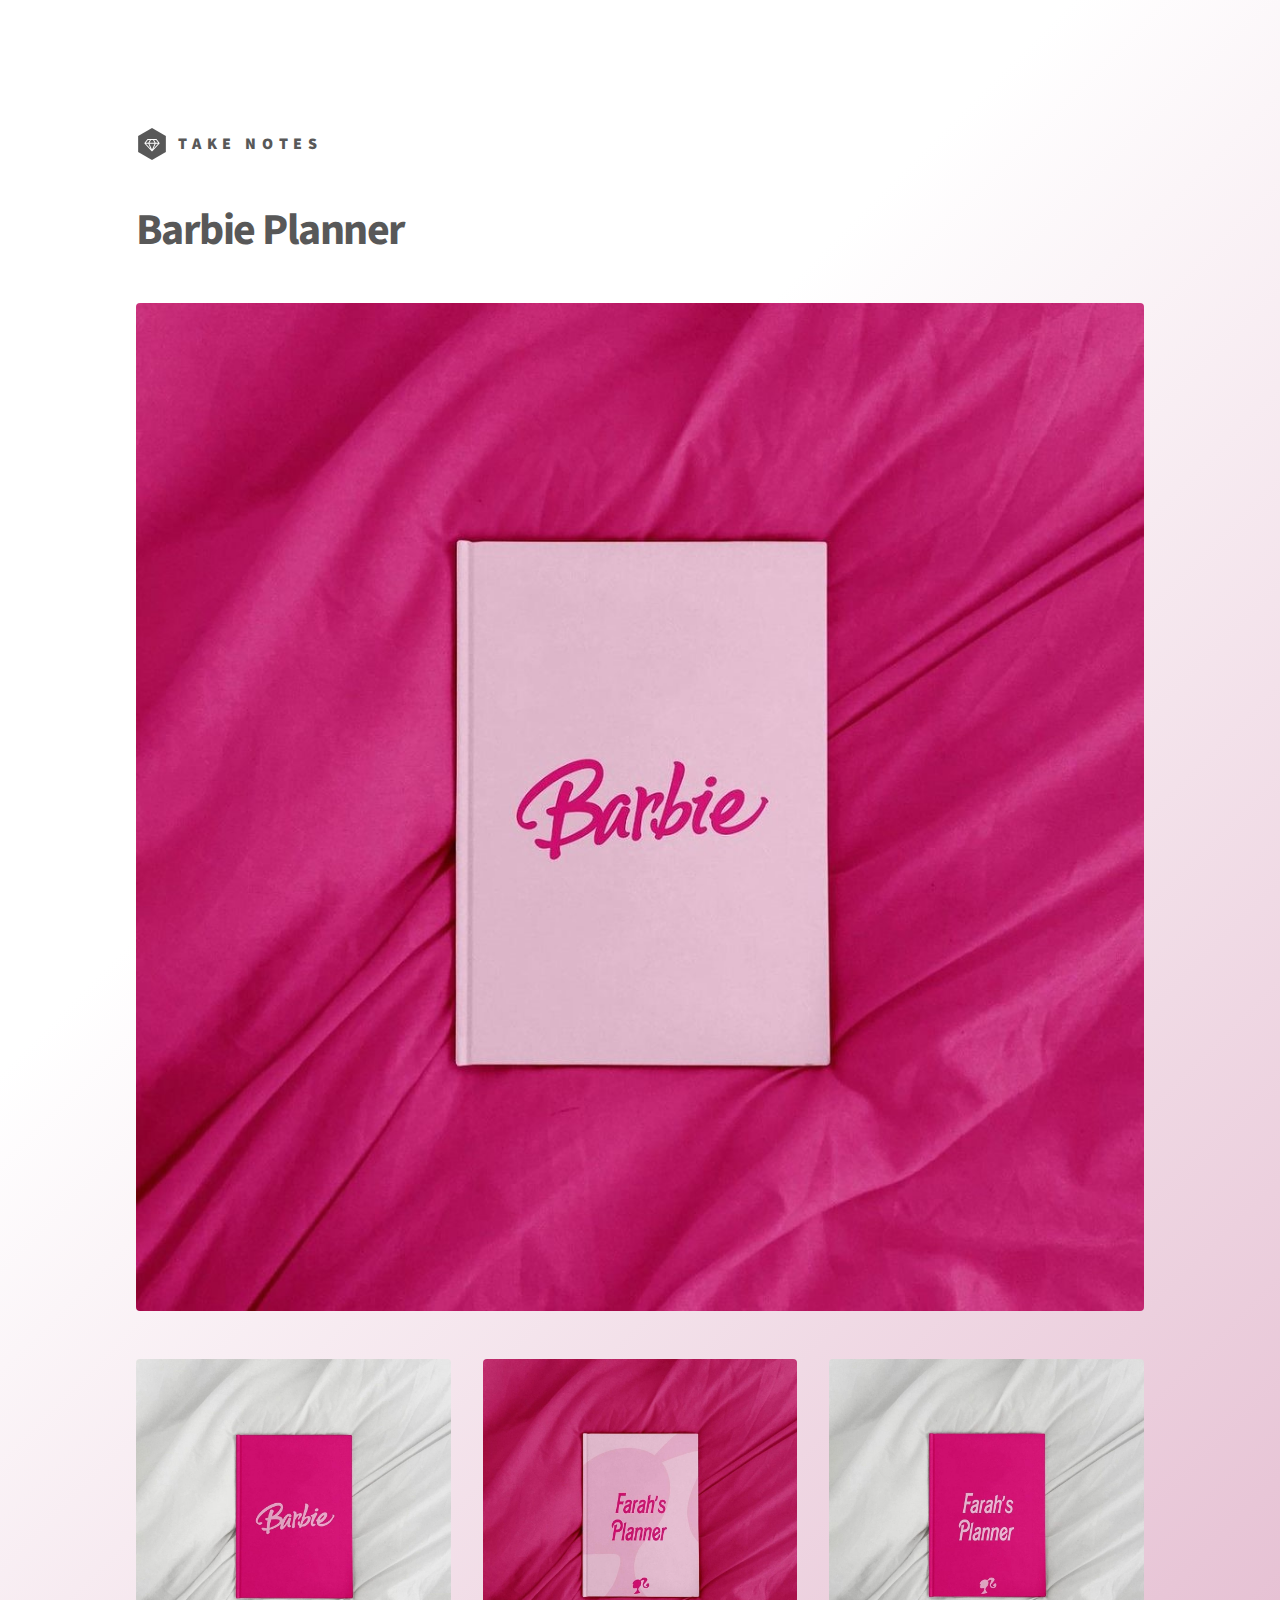
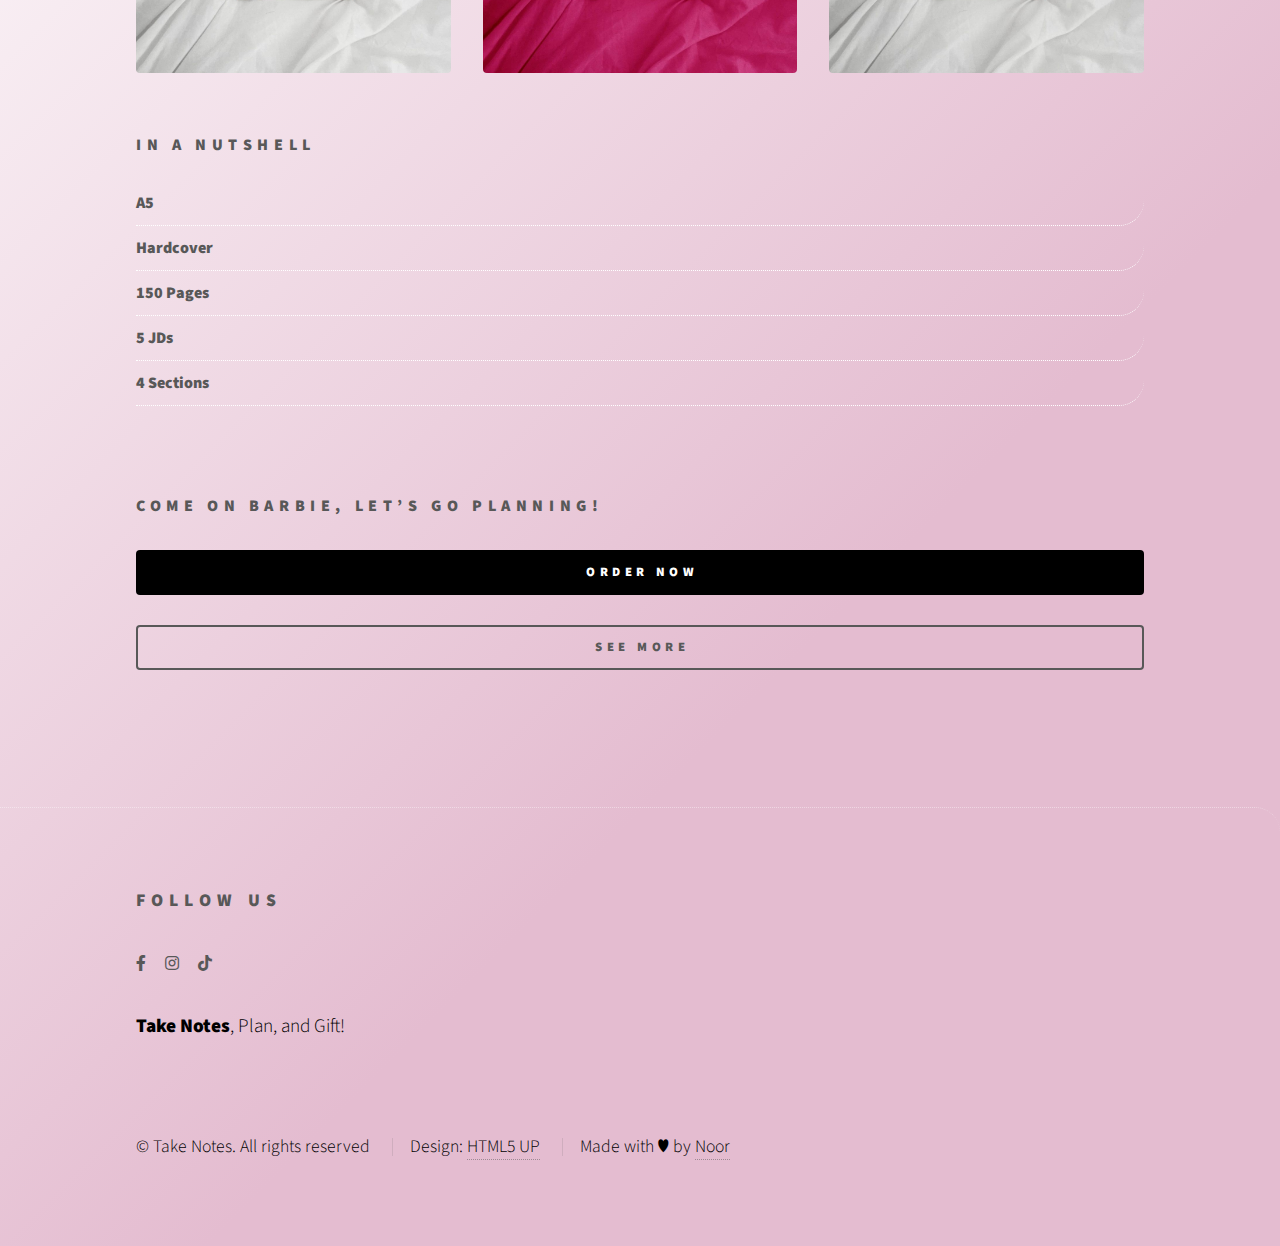
==== barbie.html @ 925a0075 "chore: update social media meta data" ====
<!DOCTYPE HTML>
<!--
	Phantom by HTML5 UP
	html5up.net | @ajlkn
	Free for personal and commercial use under the CCA 3.0 license (html5up.net/license)

	- Thank you for respecting the hard work that went into this theme :)
-->
<html>
<head>
  <title>Take Notes | Barbie Planner</title>
  <meta charset="utf-8"/>
  <meta name="viewport" content="width=device-width, initial-scale=1, user-scalable=no"/>
  <meta property="og:image" content="images/barbie-2.jpg" />
  <meta property="og:type" content="image/jpeg">
  <meta property="og:title" content="Take Notes | Barbie Planner">
  <meta property="og:description" content="Come on Barbie, let’s go planning! Order your lovely planner now!">
  <link rel="stylesheet" href="assets/css/main.css"/>
  <noscript>
    <link rel="stylesheet" href="assets/css/noscript.css"/>
  </noscript>
</head>
<body class="is-preload barbie-wrapper">
<!-- Wrapper -->
<div id="wrapper">

  <!-- Header -->
  <header id="header">
    <div class="inner">

      <!-- Logo -->
      <a href="index.html" class="logo">
        <span class="symbol"><img src="images/logo.svg" alt=""/></span><span class="title">Take Notes</span>
      </a>


    </div>
  </header>

  <!-- Main -->
  <div id="main">
    <div class="inner">
      <h1>Barbie Planner</h1>
      <span class="image main"><img src="images/barbie-1.jpg" alt=""/></span>
      <div class="box alt">
        <div class="row gtr-uniform">
          <div class="col-4"><span class="image fit"><img src="images/barbie-2.jpg" alt=""/></span></div>
          <div class="col-4"><span class="image fit"><img src="images/barbie-3.jpg" alt=""/></span></div>
          <div class="col-4"><span class="image fit"><img src="images/barbie-4.jpg" alt=""/></span></div>
        </div>
      </div>

      <br/>

      <h3>In a nutshell</h3>

      <ul class="alt">
        <li><strong>A5</strong></li>
        <li><strong>Hardcover</strong></li>
        <li><strong>150 Pages</strong></li>
        <li><strong>5 JDs</strong></li>
        <li><strong>4 Sections</strong></li>
      </ul>

      <!--      <h3>Covers</h3>-->
      <!--      <div class="box alt">-->
      <!--        <div class="row gtr-uniform">-->
      <!--          <div class="col-6"><span class="image fit"><img src="images/barbie-3.jpg" alt="Front Cover"/></span></div>-->
      <!--          <div class="col-6"><span class="image fit"><img src="images/barbie-4.jpg" alt="Back Cover"/></span></div>-->
      <!--        </div>-->
      <!--      </div>-->

      <br/>
      <br/>

      <h3>
        Come on Barbie, let’s go planning!
      </h3>

      <div class="col-6 col-6-medium">
        <ul class="actions stacked">
          <li>
            <a href="https://www.instagram.com/direct/t/17844548024516449" class="button primary fit">Order Now</a>
          </li>

          <li>
            <a href="index.html" class="button fit">See More</a>
          </li>
        </ul>
      </div>

    </div>

  </div>

  <footer id="footer">
    <div class="inner">
      <section>
        <h2>Follow Us</h2>
        <ul class="icons">
          <li><a href="https://www.facebook.com/takenotes.jo" class="icon brands fa-facebook-f"><span
              class="label">Facebook</span></a></li>
          <li><a href="https://www.instagram.com/takenotes.jo/" class="icon brands fa-instagram"><span
              class="label">Instagram</span></a></li>
          <li><a href="https://www.instagram.com/takenotes.jo/" class="icon brands fa-tiktok"><span
              class="label">Instagram</span></a></li>
        </ul>

        <p><strong>Take Notes</strong>, Plan, and Gift!</p>
      </section>
      <ul class="copyright">
        <li>&copy; Take Notes. All rights reserved</li>
        <li>Design: <a href="http://html5up.net">HTML5 UP</a></li>
        <li>Made with ♥ by <a href="https://www.noor.guru/">Noor</a></li>
      </ul>
    </div>
  </footer>


</div>

<!-- Scripts -->
<script src="assets/js/jquery.min.js"></script>
<script src="assets/js/browser.min.js"></script>
<script src="assets/js/breakpoints.min.js"></script>
<script src="assets/js/util.js"></script>
<script src="assets/js/main.js"></script>

</body>
</html>
---- assets/css/main.css ----
@import url(fontawesome-all.min.css);
@import url("https://fonts.googleapis.com/css?family=Source+Sans+Pro:300,700,900");

/*
	Phantom by HTML5 UP
	html5up.net | @ajlkn
	Free for personal and commercial use under the CCA 3.0 license (html5up.net/license)
*/

html, body, div, span, applet, object,
iframe, h1, h2, h3, h4, h5, h6, p, blockquote,
pre, a, abbr, acronym, address, big, cite,
code, del, dfn, em, img, ins, kbd, q, s, samp,
small, strike, strong, sub, sup, tt, var, b,
u, i, center, dl, dt, dd, ol, ul, li, fieldset,
form, label, legend, table, caption, tbody,
tfoot, thead, tr, th, td, article, aside,
canvas, details, embed, figure, figcaption,
footer, header, hgroup, menu, nav, output, ruby,
section, summary, time, mark, audio, video {
    margin: 0;
    padding: 0;
    border: 0;
    font-size: 100%;
    font: inherit;
    vertical-align: baseline;
}

article, aside, details, figcaption, figure,
footer, header, hgroup, menu, nav, section {
    display: block;
}

body {
    line-height: 1;
}

ol, ul {
    list-style: none;
}

blockquote, q {
    quotes: none;
}

blockquote:before, blockquote:after, q:before, q:after {
    content: '';
    content: none;
}

table {
    border-collapse: collapse;
    border-spacing: 0;
}

body {
    -webkit-text-size-adjust: none;
}

mark {
    background-color: transparent;
    color: inherit;
}

input::-moz-focus-inner {
    border: 0;
    padding: 0;
}

input, select, textarea {
    -moz-appearance: none;
    -webkit-appearance: none;
    -ms-appearance: none;
    appearance: none;
}

/* Basic */

@-ms-viewport {
    width: device-width;
}

body {
    -ms-overflow-style: scrollbar;
}

@media screen and (max-width: 480px) {

    html, body {
        min-width: 320px;
    }

}

html {
    box-sizing: border-box;
}

*, *:before, *:after {
    box-sizing: inherit;
}

body {
    background: #ffffff;
}

body.is-preload *, body.is-preload *:before, body.is-preload *:after {
    -moz-animation: none !important;
    -webkit-animation: none !important;
    -ms-animation: none !important;
    animation: none !important;
    -moz-transition: none !important;
    -webkit-transition: none !important;
    -ms-transition: none !important;
    transition: none !important;
}

/* Type */

body, input, select, textarea {
    color: #585858;
    font-family: "Source Sans Pro", Helvetica, sans-serif;
    font-size: 16pt;
    font-weight: 300;
    line-height: 1.75;
}

@media screen and (max-width: 1680px) {

    body, input, select, textarea {
        font-size: 14pt;
    }

}

@media screen and (max-width: 1280px) {

    body, input, select, textarea {
        font-size: 12pt;
    }

}

a {
    -moz-transition: border-bottom-color 0.2s ease, color 0.2s ease;
    -webkit-transition: border-bottom-color 0.2s ease, color 0.2s ease;
    -ms-transition: border-bottom-color 0.2s ease, color 0.2s ease;
    transition: border-bottom-color 0.2s ease, color 0.2s ease;
    text-decoration: none;
    color: #585858;
    border-bottom: dotted 1px rgba(88, 88, 88, 0.5);
}

a:hover {
    border-bottom-color: transparent;
    color: darkblue !important;
}

strong, b {
    font-weight: 900;
}

em, i {
    font-style: italic;
}

p {
    margin: 0 0 2em 0;
    font-size: 120%;
    color: black;
}

h1 {
    font-size: 2.75em;
    font-weight: 700;
    line-height: 1.3;
    margin: 0 0 1em 0;
    letter-spacing: -0.035em;
}

h1 a {
    color: inherit;
}

@media screen and (max-width: 736px) {

    h1 {
        font-size: 2em;
        margin: 0 0 1em 0;
    }

}

@media screen and (max-width: 360px) {

    h1 {
        font-size: 1.75em;
    }

}

h2, h3, h4, h5, h6 {
    font-weight: 900;
    line-height: 1.5;
    margin: 0 0 2em 0;
    text-transform: uppercase;
    letter-spacing: 0.35em;
}

h2 a, h3 a, h4 a, h5 a, h6 a {
    color: inherit;
}

h2 {
    font-size: 1.1em;
}

h3 {
    font-size: 1em;
}

h4 {
    font-size: 0.8em;
}

h5 {
    font-size: 0.8em;
}

h6 {
    font-size: 0.8em;
}

@media screen and (max-width: 980px) {

    /*h1 br, h2 br, h3 br, h4 br, h5 br, h6 br {*/
    /*    display: none;*/
    /*}*/

}

@media screen and (max-width: 736px) {

    h2 {
        font-size: 1em;
    }

    h3 {
        font-size: 0.8em;
    }

}

sub {
    font-size: 0.8em;
    position: relative;
    top: 0.5em;
}

sup {
    font-size: 0.8em;
    position: relative;
    top: -0.5em;
}

blockquote {
    border-left: solid 4px #c9c9c9;
    font-style: italic;
    margin: 0 0 2em 0;
    padding: 0.5em 0 0.5em 2em;
}

code {
    background: rgba(144, 144, 144, 0.075);
    border-radius: 4px;
    border: solid 1px #c9c9c9;
    font-family: "Courier New", monospace;
    font-size: 0.9em;
    margin: 0 0.25em;
    padding: 0.25em 0.65em;
}

pre {
    -webkit-overflow-scrolling: touch;
    font-family: "Courier New", monospace;
    font-size: 0.9em;
    margin: 0 0 2em 0;
}

pre code {
    display: block;
    line-height: 1.75;
    padding: 1em 1.5em;
    overflow-x: auto;
}

hr {
    border: 0;
    border-bottom: solid 1px #c9c9c9;
    margin: 2em 0;
}

hr.major {
    margin: 3em 0;
}

.align-left {
    text-align: left;
}

.align-center {
    text-align: center;
}

.align-right {
    text-align: right;
}

/* Row */

.row {
    display: flex;
    flex-wrap: wrap;
    box-sizing: border-box;
    align-items: stretch;
}

.row > * {
    box-sizing: border-box;
}

.row.gtr-uniform > * > :last-child {
    margin-bottom: 0;
}

.row.aln-left {
    justify-content: flex-start;
}

.row.aln-center {
    justify-content: center;
}

.row.aln-right {
    justify-content: flex-end;
}

.row.aln-top {
    align-items: flex-start;
}

.row.aln-middle {
    align-items: center;
}

.row.aln-bottom {
    align-items: flex-end;
}

.row > .imp {
    order: -1;
}

.row > .col-1 {
    width: 8.33333%;
}

.row > .off-1 {
    margin-left: 8.33333%;
}

.row > .col-2 {
    width: 16.66667%;
}

.row > .off-2 {
    margin-left: 16.66667%;
}

.row > .col-3 {
    width: 25%;
}

.row > .off-3 {
    margin-left: 25%;
}

.row > .col-4 {
    width: 33.33333%;
}

.row > .off-4 {
    margin-left: 33.33333%;
}

.row > .col-5 {
    width: 41.66667%;
}

.row > .off-5 {
    margin-left: 41.66667%;
}

.row > .col-6 {
    width: 50%;
}

.row > .off-6 {
    margin-left: 50%;
}

.row > .col-7 {
    width: 58.33333%;
}

.row > .off-7 {
    margin-left: 58.33333%;
}

.row > .col-8 {
    width: 66.66667%;
}

.row > .off-8 {
    margin-left: 66.66667%;
}

.row > .col-9 {
    width: 75%;
}

.row > .off-9 {
    margin-left: 75%;
}

.row > .col-10 {
    width: 83.33333%;
}

.row > .off-10 {
    margin-left: 83.33333%;
}

.row > .col-11 {
    width: 91.66667%;
}

.row > .off-11 {
    margin-left: 91.66667%;
}

.row > .col-12 {
    width: 100%;
}

.row > .off-12 {
    margin-left: 100%;
}

.row.gtr-0 {
    margin-top: 0;
    margin-left: 0em;
}

.row.gtr-0 > * {
    padding: 0 0 0 0em;
}

.row.gtr-0.gtr-uniform {
    margin-top: 0em;
}

.row.gtr-0.gtr-uniform > * {
    padding-top: 0em;
}

.row.gtr-25 {
    margin-top: 0;
    margin-left: -0.5em;
}

.row.gtr-25 > * {
    padding: 0 0 0 0.5em;
}

.row.gtr-25.gtr-uniform {
    margin-top: -0.5em;
}

.row.gtr-25.gtr-uniform > * {
    padding-top: 0.5em;
}

.row.gtr-50 {
    margin-top: 0;
    margin-left: -1em;
}

.row.gtr-50 > * {
    padding: 0 0 0 1em;
}

.row.gtr-50.gtr-uniform {
    margin-top: -1em;
}

.row.gtr-50.gtr-uniform > * {
    padding-top: 1em;
}

.row {
    margin-top: 0;
    margin-left: -2em;
}

.row > * {
    padding: 0 0 0 2em;
}

.row.gtr-uniform {
    margin-top: -2em;
}

.row.gtr-uniform > * {
    padding-top: 2em;
}

.row.gtr-150 {
    margin-top: 0;
    margin-left: -3em;
}

.row.gtr-150 > * {
    padding: 0 0 0 3em;
}

.row.gtr-150.gtr-uniform {
    margin-top: -3em;
}

.row.gtr-150.gtr-uniform > * {
    padding-top: 3em;
}

.row.gtr-200 {
    margin-top: 0;
    margin-left: -4em;
}

.row.gtr-200 > * {
    padding: 0 0 0 4em;
}

.row.gtr-200.gtr-uniform {
    margin-top: -4em;
}

.row.gtr-200.gtr-uniform > * {
    padding-top: 4em;
}

@media screen and (max-width: 1680px) {

    .row {
        display: flex;
        flex-wrap: wrap;
        box-sizing: border-box;
        align-items: stretch;
    }

    .row > * {
        box-sizing: border-box;
    }

    .row.gtr-uniform > * > :last-child {
        margin-bottom: 0;
    }

    .row.aln-left {
        justify-content: flex-start;
    }

    .row.aln-center {
        justify-content: center;
    }

    .row.aln-right {
        justify-content: flex-end;
    }

    .row.aln-top {
        align-items: flex-start;
    }

    .row.aln-middle {
        align-items: center;
    }

    .row.aln-bottom {
        align-items: flex-end;
    }

    .row > .imp-xlarge {
        order: -1;
    }

    .row > .col-1-xlarge {
        width: 8.33333%;
    }

    .row > .off-1-xlarge {
        margin-left: 8.33333%;
    }

    .row > .col-2-xlarge {
        width: 16.66667%;
    }

    .row > .off-2-xlarge {
        margin-left: 16.66667%;
    }

    .row > .col-3-xlarge {
        width: 25%;
    }

    .row > .off-3-xlarge {
        margin-left: 25%;
    }

    .row > .col-4-xlarge {
        width: 33.33333%;
    }

    .row > .off-4-xlarge {
        margin-left: 33.33333%;
    }

    .row > .col-5-xlarge {
        width: 41.66667%;
    }

    .row > .off-5-xlarge {
        margin-left: 41.66667%;
    }

    .row > .col-6-xlarge {
        width: 50%;
    }

    .row > .off-6-xlarge {
        margin-left: 50%;
    }

    .row > .col-7-xlarge {
        width: 58.33333%;
    }

    .row > .off-7-xlarge {
        margin-left: 58.33333%;
    }

    .row > .col-8-xlarge {
        width: 66.66667%;
    }

    .row > .off-8-xlarge {
        margin-left: 66.66667%;
    }

    .row > .col-9-xlarge {
        width: 75%;
    }

    .row > .off-9-xlarge {
        margin-left: 75%;
    }

    .row > .col-10-xlarge {
        width: 83.33333%;
    }

    .row > .off-10-xlarge {
        margin-left: 83.33333%;
    }

    .row > .col-11-xlarge {
        width: 91.66667%;
    }

    .row > .off-11-xlarge {
        margin-left: 91.66667%;
    }

    .row > .col-12-xlarge {
        width: 100%;
    }

    .row > .off-12-xlarge {
        margin-left: 100%;
    }

    .row.gtr-0 {
        margin-top: 0;
        margin-left: 0em;
    }

    .row.gtr-0 > * {
        padding: 0 0 0 0em;
    }

    .row.gtr-0.gtr-uniform {
        margin-top: 0em;
    }

    .row.gtr-0.gtr-uniform > * {
        padding-top: 0em;
    }

    .row.gtr-25 {
        margin-top: 0;
        margin-left: -0.5em;
    }

    .row.gtr-25 > * {
        padding: 0 0 0 0.5em;
    }

    .row.gtr-25.gtr-uniform {
        margin-top: -0.5em;
    }

    .row.gtr-25.gtr-uniform > * {
        padding-top: 0.5em;
    }

    .row.gtr-50 {
        margin-top: 0;
        margin-left: -1em;
    }

    .row.gtr-50 > * {
        padding: 0 0 0 1em;
    }

    .row.gtr-50.gtr-uniform {
        margin-top: -1em;
    }

    .row.gtr-50.gtr-uniform > * {
        padding-top: 1em;
    }

    .row {
        margin-top: 0;
        margin-left: -2em;
    }

    .row > * {
        padding: 0 0 0 2em;
    }

    .row.gtr-uniform {
        margin-top: -2em;
    }

    .row.gtr-uniform > * {
        padding-top: 2em;
    }

    .row.gtr-150 {
        margin-top: 0;
        margin-left: -3em;
    }

    .row.gtr-150 > * {
        padding: 0 0 0 3em;
    }

    .row.gtr-150.gtr-uniform {
        margin-top: -3em;
    }

    .row.gtr-150.gtr-uniform > * {
        padding-top: 3em;
    }

    .row.gtr-200 {
        margin-top: 0;
        margin-left: -4em;
    }

    .row.gtr-200 > * {
        padding: 0 0 0 4em;
    }

    .row.gtr-200.gtr-uniform {
        margin-top: -4em;
    }

    .row.gtr-200.gtr-uniform > * {
        padding-top: 4em;
    }

}

@media screen and (max-width: 1280px) {

    .row {
        display: flex;
        flex-wrap: wrap;
        box-sizing: border-box;
        align-items: stretch;
    }

    .row > * {
        box-sizing: border-box;
    }

    .row.gtr-uniform > * > :last-child {
        margin-bottom: 0;
    }

    .row.aln-left {
        justify-content: flex-start;
    }

    .row.aln-center {
        justify-content: center;
    }

    .row.aln-right {
        justify-content: flex-end;
    }

    .row.aln-top {
        align-items: flex-start;
    }

    .row.aln-middle {
        align-items: center;
    }

    .row.aln-bottom {
        align-items: flex-end;
    }

    .row > .imp-large {
        order: -1;
    }

    .row > .col-1-large {
        width: 8.33333%;
    }

    .row > .off-1-large {
        margin-left: 8.33333%;
    }

    .row > .col-2-large {
        width: 16.66667%;
    }

    .row > .off-2-large {
        margin-left: 16.66667%;
    }

    .row > .col-3-large {
        width: 25%;
    }

    .row > .off-3-large {
        margin-left: 25%;
    }

    .row > .col-4-large {
        width: 33.33333%;
    }

    .row > .off-4-large {
        margin-left: 33.33333%;
    }

    .row > .col-5-large {
        width: 41.66667%;
    }

    .row > .off-5-large {
        margin-left: 41.66667%;
    }

    .row > .col-6-large {
        width: 50%;
    }

    .row > .off-6-large {
        margin-left: 50%;
    }

    .row > .col-7-large {
        width: 58.33333%;
    }

    .row > .off-7-large {
        margin-left: 58.33333%;
    }

    .row > .col-8-large {
        width: 66.66667%;
    }

    .row > .off-8-large {
        margin-left: 66.66667%;
    }

    .row > .col-9-large {
        width: 75%;
    }

    .row > .off-9-large {
        margin-left: 75%;
    }

    .row > .col-10-large {
        width: 83.33333%;
    }

    .row > .off-10-large {
        margin-left: 83.33333%;
    }

    .row > .col-11-large {
        width: 91.66667%;
    }

    .row > .off-11-large {
        margin-left: 91.66667%;
    }

    .row > .col-12-large {
        width: 100%;
    }

    .row > .off-12-large {
        margin-left: 100%;
    }

    .row.gtr-0 {
        margin-top: 0;
        margin-left: 0em;
    }

    .row.gtr-0 > * {
        padding: 0 0 0 0em;
    }

    .row.gtr-0.gtr-uniform {
        margin-top: 0em;
    }

    .row.gtr-0.gtr-uniform > * {
        padding-top: 0em;
    }

    .row.gtr-25 {
        margin-top: 0;
        margin-left: -0.5em;
    }

    .row.gtr-25 > * {
        padding: 0 0 0 0.5em;
    }

    .row.gtr-25.gtr-uniform {
        margin-top: -0.5em;
    }

    .row.gtr-25.gtr-uniform > * {
        padding-top: 0.5em;
    }

    .row.gtr-50 {
        margin-top: 0;
        margin-left: -1em;
    }

    .row.gtr-50 > * {
        padding: 0 0 0 1em;
    }

    .row.gtr-50.gtr-uniform {
        margin-top: -1em;
    }

    .row.gtr-50.gtr-uniform > * {
        padding-top: 1em;
    }

    .row {
        margin-top: 0;
        margin-left: -2em;
    }

    .row > * {
        padding: 0 0 0 2em;
    }

    .row.gtr-uniform {
        margin-top: -2em;
    }

    .row.gtr-uniform > * {
        padding-top: 2em;
    }

    .row.gtr-150 {
        margin-top: 0;
        margin-left: -3em;
    }

    .row.gtr-150 > * {
        padding: 0 0 0 3em;
    }

    .row.gtr-150.gtr-uniform {
        margin-top: -3em;
    }

    .row.gtr-150.gtr-uniform > * {
        padding-top: 3em;
    }

    .row.gtr-200 {
        margin-top: 0;
        margin-left: -4em;
    }

    .row.gtr-200 > * {
        padding: 0 0 0 4em;
    }

    .row.gtr-200.gtr-uniform {
        margin-top: -4em;
    }

    .row.gtr-200.gtr-uniform > * {
        padding-top: 4em;
    }

}

@media screen and (max-width: 980px) {

    .row {
        display: flex;
        flex-wrap: wrap;
        box-sizing: border-box;
        align-items: stretch;
    }

    .row > * {
        box-sizing: border-box;
    }

    .row.gtr-uniform > * > :last-child {
        margin-bottom: 0;
    }

    .row.aln-left {
        justify-content: flex-start;
    }

    .row.aln-center {
        justify-content: center;
    }

    .row.aln-right {
        justify-content: flex-end;
    }

    .row.aln-top {
        align-items: flex-start;
    }

    .row.aln-middle {
        align-items: center;
    }

    .row.aln-bottom {
        align-items: flex-end;
    }

    .row > .imp-medium {
        order: -1;
    }

    .row > .col-1-medium {
        width: 8.33333%;
    }

    .row > .off-1-medium {
        margin-left: 8.33333%;
    }

    .row > .col-2-medium {
        width: 16.66667%;
    }

    .row > .off-2-medium {
        margin-left: 16.66667%;
    }

    .row > .col-3-medium {
        width: 25%;
    }

    .row > .off-3-medium {
        margin-left: 25%;
    }

    .row > .col-4-medium {
        width: 33.33333%;
    }

    .row > .off-4-medium {
        margin-left: 33.33333%;
    }

    .row > .col-5-medium {
        width: 41.66667%;
    }

    .row > .off-5-medium {
        margin-left: 41.66667%;
    }

    .row > .col-6-medium {
        width: 50%;
    }

    .row > .off-6-medium {
        margin-left: 50%;
    }

    .row > .col-7-medium {
        width: 58.33333%;
    }

    .row > .off-7-medium {
        margin-left: 58.33333%;
    }

    .row > .col-8-medium {
        width: 66.66667%;
    }

    .row > .off-8-medium {
        margin-left: 66.66667%;
    }

    .row > .col-9-medium {
        width: 75%;
    }

    .row > .off-9-medium {
        margin-left: 75%;
    }

    .row > .col-10-medium {
        width: 83.33333%;
    }

    .row > .off-10-medium {
        margin-left: 83.33333%;
    }

    .row > .col-11-medium {
        width: 91.66667%;
    }

    .row > .off-11-medium {
        margin-left: 91.66667%;
    }

    .row > .col-12-medium {
        width: 100%;
    }

    .row > .off-12-medium {
        margin-left: 100%;
    }

    .row.gtr-0 {
        margin-top: 0;
        margin-left: 0em;
    }

    .row.gtr-0 > * {
        padding: 0 0 0 0em;
    }

    .row.gtr-0.gtr-uniform {
        margin-top: 0em;
    }

    .row.gtr-0.gtr-uniform > * {
        padding-top: 0em;
    }

    .row.gtr-25 {
        margin-top: 0;
        margin-left: -0.375em;
    }

    .row.gtr-25 > * {
        padding: 0 0 0 0.375em;
    }

    .row.gtr-25.gtr-uniform {
        margin-top: -0.375em;
    }

    .row.gtr-25.gtr-uniform > * {
        padding-top: 0.375em;
    }

    .row.gtr-50 {
        margin-top: 0;
        margin-left: -0.75em;
    }

    .row.gtr-50 > * {
        padding: 0 0 0 0.75em;
    }

    .row.gtr-50.gtr-uniform {
        margin-top: -0.75em;
    }

    .row.gtr-50.gtr-uniform > * {
        padding-top: 0.75em;
    }

    .row {
        margin-top: 0;
        margin-left: -1.5em;
    }

    .row > * {
        padding: 0 0 0 1.5em;
    }

    .row.gtr-uniform {
        margin-top: -1.5em;
    }

    .row.gtr-uniform > * {
        padding-top: 1.5em;
    }

    .row.gtr-150 {
        margin-top: 0;
        margin-left: -2.25em;
    }

    .row.gtr-150 > * {
        padding: 0 0 0 2.25em;
    }

    .row.gtr-150.gtr-uniform {
        margin-top: -2.25em;
    }

    .row.gtr-150.gtr-uniform > * {
        padding-top: 2.25em;
    }

    .row.gtr-200 {
        margin-top: 0;
        margin-left: -3em;
    }

    .row.gtr-200 > * {
        padding: 0 0 0 3em;
    }

    .row.gtr-200.gtr-uniform {
        margin-top: -3em;
    }

    .row.gtr-200.gtr-uniform > * {
        padding-top: 3em;
    }

}

@media screen and (max-width: 736px) {

    .row {
        display: flex;
        flex-wrap: wrap;
        box-sizing: border-box;
        align-items: stretch;
    }

    .row > * {
        box-sizing: border-box;
    }

    .row.gtr-uniform > * > :last-child {
        margin-bottom: 0;
    }

    .row.aln-left {
        justify-content: flex-start;
    }

    .row.aln-center {
        justify-content: center;
    }

    .row.aln-right {
        justify-content: flex-end;
    }

    .row.aln-top {
        align-items: flex-start;
    }

    .row.aln-middle {
        align-items: center;
    }

    .row.aln-bottom {
        align-items: flex-end;
    }

    .row > .imp-small {
        order: -1;
    }

    .row > .col-1-small {
        width: 8.33333%;
    }

    .row > .off-1-small {
        margin-left: 8.33333%;
    }

    .row > .col-2-small {
        width: 16.66667%;
    }

    .row > .off-2-small {
        margin-left: 16.66667%;
    }

    .row > .col-3-small {
        width: 25%;
    }

    .row > .off-3-small {
        margin-left: 25%;
    }

    .row > .col-4-small {
        width: 33.33333%;
    }

    .row > .off-4-small {
        margin-left: 33.33333%;
    }

    .row > .col-5-small {
        width: 41.66667%;
    }

    .row > .off-5-small {
        margin-left: 41.66667%;
    }

    .row > .col-6-small {
        width: 50%;
    }

    .row > .off-6-small {
        margin-left: 50%;
    }

    .row > .col-7-small {
        width: 58.33333%;
    }

    .row > .off-7-small {
        margin-left: 58.33333%;
    }

    .row > .col-8-small {
        width: 66.66667%;
    }

    .row > .off-8-small {
        margin-left: 66.66667%;
    }

    .row > .col-9-small {
        width: 75%;
    }

    .row > .off-9-small {
        margin-left: 75%;
    }

    .row > .col-10-small {
        width: 83.33333%;
    }

    .row > .off-10-small {
        margin-left: 83.33333%;
    }

    .row > .col-11-small {
        width: 91.66667%;
    }

    .row > .off-11-small {
        margin-left: 91.66667%;
    }

    .row > .col-12-small {
        width: 100%;
    }

    .row > .off-12-small {
        margin-left: 100%;
    }

    .row.gtr-0 {
        margin-top: 0;
        margin-left: 0em;
    }

    .row.gtr-0 > * {
        padding: 0 0 0 0em;
    }

    .row.gtr-0.gtr-uniform {
        margin-top: 0em;
    }

    .row.gtr-0.gtr-uniform > * {
        padding-top: 0em;
    }

    .row.gtr-25 {
        margin-top: 0;
        margin-left: -0.25em;
    }

    .row.gtr-25 > * {
        padding: 0 0 0 0.25em;
    }

    .row.gtr-25.gtr-uniform {
        margin-top: -0.25em;
    }

    .row.gtr-25.gtr-uniform > * {
        padding-top: 0.25em;
    }

    .row.gtr-50 {
        margin-top: 0;
        margin-left: -0.5em;
    }

    .row.gtr-50 > * {
        padding: 0 0 0 0.5em;
    }

    .row.gtr-50.gtr-uniform {
        margin-top: -0.5em;
    }

    .row.gtr-50.gtr-uniform > * {
        padding-top: 0.5em;
    }

    .row {
        margin-top: 0;
        margin-left: -1em;
    }

    .row > * {
        padding: 0 0 0 1em;
    }

    .row.gtr-uniform {
        margin-top: -1em;
    }

    .row.gtr-uniform > * {
        padding-top: 1em;
    }

    .row.gtr-150 {
        margin-top: 0;
        margin-left: -1.5em;
    }

    .row.gtr-150 > * {
        padding: 0 0 0 1.5em;
    }

    .row.gtr-150.gtr-uniform {
        margin-top: -1.5em;
    }

    .row.gtr-150.gtr-uniform > * {
        padding-top: 1.5em;
    }

    .row.gtr-200 {
        margin-top: 0;
        margin-left: -2em;
    }

    .row.gtr-200 > * {
        padding: 0 0 0 2em;
    }

    .row.gtr-200.gtr-uniform {
        margin-top: -2em;
    }

    .row.gtr-200.gtr-uniform > * {
        padding-top: 2em;
    }

}

@media screen and (max-width: 480px) {

    .row {
        display: flex;
        flex-wrap: wrap;
        box-sizing: border-box;
        align-items: stretch;
    }

    .row > * {
        box-sizing: border-box;
    }

    .row.gtr-uniform > * > :last-child {
        margin-bottom: 0;
    }

    .row.aln-left {
        justify-content: flex-start;
    }

    .row.aln-center {
        justify-content: center;
    }

    .row.aln-right {
        justify-content: flex-end;
    }

    .row.aln-top {
        align-items: flex-start;
    }

    .row.aln-middle {
        align-items: center;
    }

    .row.aln-bottom {
        align-items: flex-end;
    }

    .row > .imp-xsmall {
        order: -1;
    }

    .row > .col-1-xsmall {
        width: 8.33333%;
    }

    .row > .off-1-xsmall {
        margin-left: 8.33333%;
    }

    .row > .col-2-xsmall {
        width: 16.66667%;
    }

    .row > .off-2-xsmall {
        margin-left: 16.66667%;
    }

    .row > .col-3-xsmall {
        width: 25%;
    }

    .row > .off-3-xsmall {
        margin-left: 25%;
    }

    .row > .col-4-xsmall {
        width: 33.33333%;
    }

    .row > .off-4-xsmall {
        margin-left: 33.33333%;
    }

    .row > .col-5-xsmall {
        width: 41.66667%;
    }

    .row > .off-5-xsmall {
        margin-left: 41.66667%;
    }

    .row > .col-6-xsmall {
        width: 50%;
    }

    .row > .off-6-xsmall {
        margin-left: 50%;
    }

    .row > .col-7-xsmall {
        width: 58.33333%;
    }

    .row > .off-7-xsmall {
        margin-left: 58.33333%;
    }

    .row > .col-8-xsmall {
        width: 66.66667%;
    }

    .row > .off-8-xsmall {
        margin-left: 66.66667%;
    }

    .row > .col-9-xsmall {
        width: 75%;
    }

    .row > .off-9-xsmall {
        margin-left: 75%;
    }

    .row > .col-10-xsmall {
        width: 83.33333%;
    }

    .row > .off-10-xsmall {
        margin-left: 83.33333%;
    }

    .row > .col-11-xsmall {
        width: 91.66667%;
    }

    .row > .off-11-xsmall {
        margin-left: 91.66667%;
    }

    .row > .col-12-xsmall {
        width: 100%;
    }

    .row > .off-12-xsmall {
        margin-left: 100%;
    }

    .row.gtr-0 {
        margin-top: 0;
        margin-left: 0em;
    }

    .row.gtr-0 > * {
        padding: 0 0 0 0em;
    }

    .row.gtr-0.gtr-uniform {
        margin-top: 0em;
    }

    .row.gtr-0.gtr-uniform > * {
        padding-top: 0em;
    }

    .row.gtr-25 {
        margin-top: 0;
        margin-left: -0.25em;
    }

    .row.gtr-25 > * {
        padding: 0 0 0 0.25em;
    }

    .row.gtr-25.gtr-uniform {
        margin-top: -0.25em;
    }

    .row.gtr-25.gtr-uniform > * {
        padding-top: 0.25em;
    }

    .row.gtr-50 {
        margin-top: 0;
        margin-left: -0.5em;
    }

    .row.gtr-50 > * {
        padding: 0 0 0 0.5em;
    }

    .row.gtr-50.gtr-uniform {
        margin-top: -0.5em;
    }

    .row.gtr-50.gtr-uniform > * {
        padding-top: 0.5em;
    }

    .row {
        margin-top: 0;
        margin-left: -1em;
    }

    .row > * {
        padding: 0 0 0 1em;
    }

    .row.gtr-uniform {
        margin-top: -1em;
    }

    .row.gtr-uniform > * {
        padding-top: 1em;
    }

    .row.gtr-150 {
        margin-top: 0;
        margin-left: -1.5em;
    }

    .row.gtr-150 > * {
        padding: 0 0 0 1.5em;
    }

    .row.gtr-150.gtr-uniform {
        margin-top: -1.5em;
    }

    .row.gtr-150.gtr-uniform > * {
        padding-top: 1.5em;
    }

    .row.gtr-200 {
        margin-top: 0;
        margin-left: -2em;
    }

    .row.gtr-200 > * {
        padding: 0 0 0 2em;
    }

    .row.gtr-200.gtr-uniform {
        margin-top: -2em;
    }

    .row.gtr-200.gtr-uniform > * {
        padding-top: 2em;
    }

}

/* Section/Article */

section.special, article.special {
    text-align: center;
}

header p {
    margin-top: -1em;
}

@media screen and (max-width: 736px) {

    header p {
        margin-top: 0;
    }

}

/* Icon */

.icon {
    text-decoration: none;
    border-bottom: none;
    position: relative;
}

.icon:before {
    -moz-osx-font-smoothing: grayscale;
    -webkit-font-smoothing: antialiased;
    display: inline-block;
    font-style: normal;
    font-variant: normal;
    text-rendering: auto;
    line-height: 1;
    text-transform: none !important;
    font-family: 'Font Awesome 5 Free';
    font-weight: 400;
}

.icon > .label {
    display: none;
}

.icon:before {
    line-height: inherit;
}

.icon.solid:before {
    font-weight: 900;
}

.icon.brands:before {
    font-family: 'Font Awesome 5 Brands';
}

.icon.style2 {
    -moz-transition: background-color 0.2s ease-in-out, color 0.2s ease-in-out, border-color 0.2s ease-in-out;
    -webkit-transition: background-color 0.2s ease-in-out, color 0.2s ease-in-out, border-color 0.2s ease-in-out;
    -ms-transition: background-color 0.2s ease-in-out, color 0.2s ease-in-out, border-color 0.2s ease-in-out;
    transition: background-color 0.2s ease-in-out, color 0.2s ease-in-out, border-color 0.2s ease-in-out;
    background-color: transparent;
    border: solid 1px #c9c9c9;
    border-radius: 4px;
    width: 2.65em;
    height: 2.65em;
    display: inline-block;
    text-align: center;
    line-height: 2.65em;
    color: inherit;
}

.icon.style2:before {
    font-size: 1.1em;
}

.icon.style2:hover {
    color: white;
    border-color: white;
}

.icon.style2:active {
    background-color: rgba(242, 132, 158, 0.1);
}

/* List */

ol {
    list-style: decimal;
    margin: 0 0 2em 0;
    padding-left: 1.25em;
}

ol li {
    padding-left: 0.25em;
}

ul {
    list-style: disc;
    margin: 0 0 2em 0;
    padding-left: 1em;
}

ul li {
    padding-left: 0.5em;
}

ul.alt {
    list-style: none;
    padding-left: 0;
}

ul.alt li {
    /*border-top: solid 1px #c9c9c9;*/
    border-bottom: dotted 1px white;
    border-bottom-right-radius: 25px;
    padding: 0.5em 0;
}

ul.alt li:first-child {
    border-top: 0;
    padding-top: 0;
}

dl {
    margin: 0 0 2em 0;
}

dl dt {
    display: block;
    font-weight: 900;
    margin: 0 0 1em 0;
}

dl dd {
    margin-left: 2em;
}

/* Actions */

ul.actions {
    display: -moz-flex;
    display: -webkit-flex;
    display: -ms-flex;
    display: flex;
    cursor: default;
    list-style: none;
    margin-left: -1em;
    padding-left: 0;
}

ul.actions li {
    padding: 0 0 0 1em;
    vertical-align: middle;
}

ul.actions.special {
    -moz-justify-content: center;
    -webkit-justify-content: center;
    -ms-justify-content: center;
    justify-content: center;
    width: 100%;
    margin-left: 0;
}

ul.actions.special li:first-child {
    padding-left: 0;
}

ul.actions.stacked {
    -moz-flex-direction: column;
    -webkit-flex-direction: column;
    -ms-flex-direction: column;
    flex-direction: column;
    margin-left: 0;
}

ul.actions.stacked li {
    padding: 1.3em 0 0 0;
}

ul.actions.stacked li:first-child {
    padding-top: 0;
}

ul.actions.fit {
    width: calc(100% + 1em);
}

ul.actions.fit li {
    -moz-flex-grow: 1;
    -webkit-flex-grow: 1;
    -ms-flex-grow: 1;
    flex-grow: 1;
    -moz-flex-shrink: 1;
    -webkit-flex-shrink: 1;
    -ms-flex-shrink: 1;
    flex-shrink: 1;
    width: 100%;
}

ul.actions.fit li > * {
    width: 100%;
}

ul.actions.fit.stacked {
    width: 100%;
}

@media screen and (max-width: 480px) {

    ul.actions:not(.fixed) {
        -moz-flex-direction: column;
        -webkit-flex-direction: column;
        -ms-flex-direction: column;
        flex-direction: column;
        margin-left: 0;
        width: 100% !important;
    }

    ul.actions:not(.fixed) li {
        -moz-flex-grow: 1;
        -webkit-flex-grow: 1;
        -ms-flex-grow: 1;
        flex-grow: 1;
        -moz-flex-shrink: 1;
        -webkit-flex-shrink: 1;
        -ms-flex-shrink: 1;
        flex-shrink: 1;
        padding: 1em 0 0 0;
        text-align: center;
        width: 100%;
    }

    ul.actions:not(.fixed) li > * {
        width: 100%;
    }

    ul.actions:not(.fixed) li:first-child {
        padding-top: 0;
    }

    ul.actions:not(.fixed) li input[type="submit"],
    ul.actions:not(.fixed) li input[type="reset"],
    ul.actions:not(.fixed) li input[type="button"],
    ul.actions:not(.fixed) li button,
    ul.actions:not(.fixed) li .button {
        width: 100%;
    }

    ul.actions:not(.fixed) li input[type="submit"].icon:before,
    ul.actions:not(.fixed) li input[type="reset"].icon:before,
    ul.actions:not(.fixed) li input[type="button"].icon:before,
    ul.actions:not(.fixed) li button.icon:before,
    ul.actions:not(.fixed) li .button.icon:before {
        margin-left: -0.5rem;
    }

}

/* Icons */

ul.icons {
    cursor: default;
    list-style: none;
    padding-left: 0;
    margin: -1em 0 2em -1em;
}

ul.icons li {
    display: inline-block;
    padding: 1em 0 0 1em;
}

/* Form */

form {
    margin: 0 0 2em 0;
    overflow-x: hidden;
}

form > :last-child {
    margin-bottom: 0;
}

form > .fields {
    display: -moz-flex;
    display: -webkit-flex;
    display: -ms-flex;
    display: flex;
    -moz-flex-wrap: wrap;
    -webkit-flex-wrap: wrap;
    -ms-flex-wrap: wrap;
    flex-wrap: wrap;
    width: calc(100% + 3em);
    margin: -1.5em 0 2em -1.5em;
}

form > .fields > .field {
    -moz-flex-grow: 0;
    -webkit-flex-grow: 0;
    -ms-flex-grow: 0;
    flex-grow: 0;
    -moz-flex-shrink: 0;
    -webkit-flex-shrink: 0;
    -ms-flex-shrink: 0;
    flex-shrink: 0;
    padding: 1.5em 0 0 1.5em;
    width: calc(100% - 1.5em);
}

form > .fields > .field.half {
    width: calc(50% - 0.75em);
}

form > .fields > .field.third {
    width: calc(100% / 3 - 0.5em);
}

form > .fields > .field.quarter {
    width: calc(25% - 0.375em);
}

@media screen and (max-width: 480px) {

    form > .fields {
        width: calc(100% + 3em);
        margin: -1.5em 0 2em -1.5em;
    }

    form > .fields > .field {
        padding: 1.5em 0 0 1.5em;
        width: calc(100% - 1.5em);
    }

    form > .fields > .field.half {
        width: calc(100% - 1.5em);
    }

    form > .fields > .field.third {
        width: calc(100% - 1.5em);
    }

    form > .fields > .field.quarter {
        width: calc(100% - 1.5em);
    }

}

label {
    display: block;
    font-size: 0.9em;
    font-weight: 900;
    margin: 0 0 1em 0;
}

input[type="text"],
input[type="password"],
input[type="email"],
input[type="tel"],
select,
textarea {
    -moz-appearance: none;
    -webkit-appearance: none;
    -ms-appearance: none;
    appearance: none;
    background-color: transparent;
    border: none;
    border-radius: 0;
    border-bottom: solid 1px #c9c9c9;
    color: inherit;
    display: block;
    outline: 0;
    padding: 0;
    text-decoration: none;
    width: 100%;
}

input[type="text"]:invalid,
input[type="password"]:invalid,
input[type="email"]:invalid,
input[type="tel"]:invalid,
select:invalid,
textarea:invalid {
    box-shadow: none;
}

input[type="text"]:focus,
input[type="password"]:focus,
input[type="email"]:focus,
input[type="tel"]:focus,
select:focus,
textarea:focus {
    border-bottom-color: white;
    box-shadow: inset 0 -1px 0 0 white;
}

select {
    background-image: url("data:image/svg+xml;charset=utf8,%3Csvg xmlns='http://www.w3.org/2000/svg' width='40' height='40' preserveAspectRatio='none' viewBox='0 0 40 40'%3E%3Cpath d='M9.4,12.3l10.4,10.4l10.4-10.4c0.2-0.2,0.5-0.4,0.9-0.4c0.3,0,0.6,0.1,0.9,0.4l3.3,3.3c0.2,0.2,0.4,0.5,0.4,0.9 c0,0.4-0.1,0.6-0.4,0.9L20.7,31.9c-0.2,0.2-0.5,0.4-0.9,0.4c-0.3,0-0.6-0.1-0.9-0.4L4.3,17.3c-0.2-0.2-0.4-0.5-0.4-0.9 c0-0.4,0.1-0.6,0.4-0.9l3.3-3.3c0.2-0.2,0.5-0.4,0.9-0.4S9.1,12.1,9.4,12.3z' fill='%23c9c9c9' /%3E%3C/svg%3E");
    background-size: 1.25rem;
    background-repeat: no-repeat;
    background-position: calc(100% - 1rem) center;
    height: 3em;
    padding-right: 3em;
    text-overflow: ellipsis;
}

select option {
    background: #ffffff;
}

select:focus::-ms-value {
    background-color: transparent;
}

select::-ms-expand {
    display: none;
}

input[type="text"],
input[type="password"],
input[type="email"],
select {
    height: 3em;
}

textarea {
    padding: 0;
    min-height: 3.75em;
}

input[type="checkbox"],
input[type="radio"] {
    -moz-appearance: none;
    -webkit-appearance: none;
    -ms-appearance: none;
    appearance: none;
    display: block;
    float: left;
    margin-right: -2em;
    opacity: 0;
    width: 1em;
    z-index: -1;
}

input[type="checkbox"] + label,
input[type="radio"] + label {
    text-decoration: none;
    color: #585858;
    cursor: pointer;
    display: inline-block;
    font-size: 1em;
    font-weight: 300;
    padding-left: 2.55em;
    padding-right: 0.75em;
    position: relative;
}

input[type="checkbox"] + label:before,
input[type="radio"] + label:before {
    -moz-osx-font-smoothing: grayscale;
    -webkit-font-smoothing: antialiased;
    display: inline-block;
    font-style: normal;
    font-variant: normal;
    text-rendering: auto;
    line-height: 1;
    text-transform: none !important;
    font-family: 'Font Awesome 5 Free';
    font-weight: 900;
}

input[type="checkbox"] + label:before,
input[type="radio"] + label:before {
    border-radius: 4px;
    border: solid 1px #c9c9c9;
    content: '';
    display: inline-block;
    font-size: 0.8em;
    height: 2.25em;
    left: 0;
    line-height: 2.25em;
    position: absolute;
    text-align: center;
    top: 0;
    width: 2.25em;
}

input[type="checkbox"]:checked + label:before,
input[type="radio"]:checked + label:before {
    background: #585858;
    border-color: #585858;
    color: #ffffff;
    content: '\f00c';
}

input[type="checkbox"]:focus + label:before,
input[type="radio"]:focus + label:before {
    border-color: white;
    box-shadow: 0 0 0 1px white;
}

input[type="checkbox"] + label:before {
    border-radius: 4px;
}

input[type="radio"] + label:before {
    border-radius: 100%;
}

/* Box */

.box {
    border-radius: 4px;
    border: solid 1px #c9c9c9;
    margin-bottom: 2em;
    padding: 1.5em;
}

.box > :last-child,
.box > :last-child > :last-child,
.box > :last-child > :last-child > :last-child {
    margin-bottom: 0;
}

.box.alt {
    border: 0;
    border-radius: 0;
    padding: 0;
}

/* Image */

.image {
    border-radius: 4px;
    border: 0;
    display: inline-block;
    position: relative;
}

.image img {
    border-radius: 4px;
    display: block;
}

.image.left, .image.right {
    max-width: 40%;
}

.image.left img, .image.right img {
    width: 100%;
}

.image.left {
    float: left;
    padding: 0 1.5em 1em 0;
    top: 0.25em;
}

.image.right {
    float: right;
    padding: 0 0 1em 1.5em;
    top: 0.25em;
}

.image.fit {
    display: block;
    margin: 0 0 2em 0;
    width: 100%;
}

.image.fit img {
    width: 100%;
}

.image.main {
    display: block;
    margin: 0 0 3em 0;
    width: 100%;
}

.image.main img {
    width: 100%;
}

@media screen and (max-width: 736px) {

    .image.main {
        margin: 0 0 2em 0;
    }

}

/* Table */

.table-wrapper {
    -webkit-overflow-scrolling: touch;
    overflow-x: auto;
}

table {
    margin: 0 0 2em 0;
    width: 100%;
}

table tbody tr {
    border: solid 1px #c9c9c9;
    border-left: 0;
    border-right: 0;
}

table tbody tr:nth-child(2n + 1) {
    background-color: rgba(144, 144, 144, 0.075);
}

table td {
    padding: 0.75em 0.75em;
}

table th {
    font-size: 0.9em;
    font-weight: 900;
    padding: 0 0.75em 0.75em 0.75em;
    text-align: left;
}

table thead {
    border-bottom: solid 2px #c9c9c9;
}

table tfoot {
    border-top: solid 2px #c9c9c9;
}

table.alt {
    border-collapse: separate;
}

table.alt tbody tr td {
    border: solid 1px #c9c9c9;
    border-left-width: 0;
    border-top-width: 0;
}

table.alt tbody tr td:first-child {
    border-left-width: 1px;
}

table.alt tbody tr:first-child td {
    border-top-width: 1px;
}

table.alt thead {
    border-bottom: 0;
}

table.alt tfoot {
    border-top: 0;
}

/* Button */

input[type="submit"],
input[type="reset"],
input[type="button"],
button,
.button {
    -moz-appearance: none;
    -webkit-appearance: none;
    -ms-appearance: none;
    appearance: none;
    -moz-transition: background-color 0.2s ease-in-out, color 0.2s ease-in-out, box-shadow 0.2s ease-in-out;
    -webkit-transition: background-color 0.2s ease-in-out, color 0.2s ease-in-out, box-shadow 0.2s ease-in-out;
    -ms-transition: background-color 0.2s ease-in-out, color 0.2s ease-in-out, box-shadow 0.2s ease-in-out;
    transition: background-color 0.2s ease-in-out, color 0.2s ease-in-out, box-shadow 0.2s ease-in-out;
    background-color: transparent;
    border-radius: 4px;
    border: 0;
    box-shadow: inset 0 0 0 2px #585858;
    color: #585858 !important;
    cursor: pointer;
    display: inline-block;
    font-size: 0.8em;
    font-weight: 900;
    height: 3.5em;
    letter-spacing: 0.35em;
    line-height: 3.45em;
    overflow: hidden;
    padding: 0 1.25em 0 1.6em;
    text-align: center;
    text-decoration: none;
    text-overflow: ellipsis;
    text-transform: uppercase;
    white-space: nowrap;
}

input[type="submit"].icon:before,
input[type="reset"].icon:before,
input[type="button"].icon:before,
button.icon:before,
.button.icon:before {
    margin-right: 0.5em;
}

input[type="submit"].fit,
input[type="reset"].fit,
input[type="button"].fit,
button.fit,
.button.fit {
    width: 100%;
}

input[type="submit"]:hover,
input[type="reset"]:hover,
input[type="button"]:hover,
button:hover,
.button:hover {
    color: white !important;
    box-shadow: inset 0 0 0 2px white;
}

input[type="submit"]:active,
input[type="reset"]:active,
input[type="button"]:active,
button:active,
.button:active {
    background-color: rgba(242, 132, 158, 0.1);
}

input[type="submit"].small,
input[type="reset"].small,
input[type="button"].small,
button.small,
.button.small {
    font-size: 0.6em;
}

input[type="submit"].large,
input[type="reset"].large,
input[type="button"].large,
button.large,
.button.large {
    font-size: 1em;
}

input[type="submit"].primary,
input[type="reset"].primary,
input[type="button"].primary,
button.primary,
.button.primary {
    box-shadow: none;
    background-color: black;
    color: #ffffff !important;
}

input[type="submit"].primary:hover,
input[type="reset"].primary:hover,
input[type="button"].primary:hover,
button.primary:hover,
.button.primary:hover {
    background-color: #000033;
}

input[type="submit"].primary:active,
input[type="reset"].primary:active,
input[type="button"].primary:active,
button.primary:active,
.button.primary:active {
    background-color: #000055;
}

input[type="submit"].disabled, input[type="submit"]:disabled,
input[type="reset"].disabled,
input[type="reset"]:disabled,
input[type="button"].disabled,
input[type="button"]:disabled,
button.disabled,
button:disabled,
.button.disabled,
.button:disabled {
    pointer-events: none;
    opacity: 0.25;
}

/* Tiles */

.tiles {
    display: -moz-flex;
    display: -webkit-flex;
    display: -ms-flex;
    display: flex;
    -moz-flex-wrap: wrap;
    -webkit-flex-wrap: wrap;
    -ms-flex-wrap: wrap;
    flex-wrap: wrap;
    postiion: relative;
    margin: -2.5em 0 0 -2.5em;
}

.tiles article {
    -moz-transition: -moz-transform 0.5s ease, opacity 0.5s ease;
    -webkit-transition: -webkit-transform 0.5s ease, opacity 0.5s ease;
    -ms-transition: -ms-transform 0.5s ease, opacity 0.5s ease;
    transition: transform 0.5s ease, opacity 0.5s ease;
    position: relative;
    width: calc(33.33333% - 2.5em);
    margin: 2.5em 0 0 2.5em;
}

.tiles article > .image {
    -moz-transition: -moz-transform 0.5s ease;
    -webkit-transition: -webkit-transform 0.5s ease;
    -ms-transition: -ms-transform 0.5s ease;
    transition: transform 0.5s ease;
    position: relative;
    display: block;
    width: 100%;
    border-radius: 4px;
    overflow: hidden;
}

.tiles article > .image img {
    display: block;
    width: 100%;
}

.tiles article > .image:before {
    pointer-events: none;
    -moz-transition: background-color 0.5s ease, opacity 0.5s ease;
    -webkit-transition: background-color 0.5s ease, opacity 0.5s ease;
    -ms-transition: background-color 0.5s ease, opacity 0.5s ease;
    transition: background-color 0.5s ease, opacity 0.5s ease;
    content: '';
    display: block;
    position: absolute;
    top: 0;
    left: 0;
    width: 100%;
    height: 100%;
    opacity: 1.0;
    z-index: 1;
    opacity: 0.8;
}

.tiles article > .image:after {
    pointer-events: none;
    -moz-transition: opacity 0.5s ease;
    -webkit-transition: opacity 0.5s ease;
    -ms-transition: opacity 0.5s ease;
    transition: opacity 0.5s ease;
    content: '';
    display: block;
    position: absolute;
    top: 0;
    left: 0;
    width: 100%;
    height: 100%;
    /*background-image: url("data:image/svg+xml;charset=utf8,%3Csvg xmlns='http://www.w3.org/2000/svg' width='100' height='100' viewBox='0 0 100 100' preserveAspectRatio='none'%3E%3Cstyle%3Eline %7B stroke-width: 0.25px%3B stroke: %23ffffff%3B %7D%3C/style%3E%3Cline x1='0' y1='0' x2='100' y2='100' /%3E%3Cline x1='100' y1='0' x2='0' y2='100' /%3E%3C/svg%3E");*/
    background-position: center;
    background-repeat: no-repeat;
    background-size: 100% 100%;
    opacity: 0.25;
    z-index: 2;
}

.tiles article > a {
    display: -moz-flex;
    display: -webkit-flex;
    display: -ms-flex;
    display: flex;
    -moz-flex-direction: column;
    -webkit-flex-direction: column;
    -ms-flex-direction: column;
    flex-direction: column;
    -moz-align-items: center;
    -webkit-align-items: center;
    -ms-align-items: center;
    align-items: center;
    -moz-justify-content: center;
    -webkit-justify-content: center;
    -ms-justify-content: center;
    justify-content: center;
    -moz-transition: background-color 0.5s ease, -moz-transform 0.5s ease;
    -webkit-transition: background-color 0.5s ease, -webkit-transform 0.5s ease;
    -ms-transition: background-color 0.5s ease, -ms-transform 0.5s ease;
    transition: background-color 0.5s ease, transform 0.5s ease;
    position: absolute;
    top: 0;
    left: 0;
    width: 100%;
    height: 100%;
    padding: 1em;
    border-radius: 4px;
    border-bottom: 0;
    color: #ffffff;
    text-align: center;
    text-decoration: none;
    z-index: 3;
}

.tiles article > a > :last-child {
    margin: 0;
}

.tiles article > a:hover {
    color: #ffffff !important;
}

.tiles article > a h2 {
    margin: 0;
}

.tiles article > a .content {
    -moz-transition: max-height 0.5s ease, opacity 0.5s ease;
    -webkit-transition: max-height 0.5s ease, opacity 0.5s ease;
    -ms-transition: max-height 0.5s ease, opacity 0.5s ease;
    transition: max-height 0.5s ease, opacity 0.5s ease;
    width: 100%;
    max-height: 0;
    line-height: 1.5;
    margin-top: 0.35em;
    opacity: 0;
}

.tiles article > a .content > :last-child {
    margin-bottom: 0;
}

.tiles article.style1 > .image:before {
    background-color: white;
}

.tiles article.style2 > .image:before {
    background-color: #7ecaf6;
}

.tiles article.style3 > .image:before {
    background-color: #7bd0c1;
}

.tiles article.style4 > .image:before {
    background-color: #c75b9b;
}

.tiles article.style5 > .image:before {
    background-color: #ae85ca;
}

.tiles article.style6 > .image:before {
    background-color: #8499e7;
}

.tiles article.style7 > .image:before {

}

body:not(.is-touch) .tiles article:hover > .image {
    -moz-transform: scale(1.1);
    -webkit-transform: scale(1.1);
    -ms-transform: scale(1.1);
    transform: scale(1.1);
}

/*body:not(.is-touch) .tiles article:hover > .image:before {*/
/*	background-color: #333333;*/
/*	opacity: 0.35;*/
/*}*/

/*body:not(.is-touch) .tiles article:hover > .image:after {*/
/*	opacity: 0;*/
/*}*/

/*body:not(.is-touch) .tiles article:hover .content {*/
/*	max-height: 15em;*/
/*	opacity: 1;*/
/*}*/

/** + .tiles {*/
/*    margin-top: 2em;*/
/*}*/

body.is-preload .tiles article {
    -moz-transform: scale(0.9);
    -webkit-transform: scale(0.9);
    -ms-transform: scale(0.9);
    transform: scale(0.9);
    opacity: 0;
}

body.is-touch .tiles article .content {
    max-height: 15em;
    opacity: 1;
}

@media screen and (max-width: 1280px) {

    .tiles {
        margin: -1.25em 0 0 -1.25em;
    }

    .tiles article {
        width: calc(33.33333% - 1.25em);
        margin: 1.25em 0 0 1.25em;
    }

}

@media screen and (max-width: 980px) {

    .tiles {
        margin: -2.5em 0 0 -2.5em;
    }

    .tiles article {
        width: calc(50% - 2.5em);
        margin: 2.5em 0 0 2.5em;
    }

}

@media screen and (max-width: 736px) {

    .tiles {
        margin: -1.25em 0 0 -1.25em;
    }

    .tiles article {
        width: calc(50% - 1.25em);
        margin: 1.25em 0 0 1.25em;
    }

    .tiles article:hover > .image {
        -moz-transform: scale(1.0);
        -webkit-transform: scale(1.0);
        -ms-transform: scale(1.0);
        transform: scale(1.0);
    }

}

@media screen and (max-width: 480px) {

    .tiles {
        margin: 0;
    }

    .tiles article {
        width: 100%;
        margin: 1.25em 0 0 0;
    }

}

/* Header */

#header {
    padding: 8em 0 0.1em 0;
}

#header .logo {
    display: block;
    border-bottom: 0;
    color: inherit;
    font-weight: 900;
    letter-spacing: 0.35em;
    margin: 0 0 2.5em 0;
    text-decoration: none;
    text-transform: uppercase;
    display: inline-block;
}

#header .logo > * {
    display: inline-block;
    vertical-align: middle;
}

#header .logo .symbol {
    margin-right: 0.65em;
}

#header .logo .symbol img {
    display: block;
    width: 2em;
    height: 2em;
}

#header nav {
    position: fixed;
    right: 2em;
    top: 2em;
    z-index: 10000;
}

#header nav ul {
    display: -moz-flex;
    display: -webkit-flex;
    display: -ms-flex;
    display: flex;
    -moz-align-items: center;
    -webkit-align-items: center;
    -ms-align-items: center;
    align-items: center;
    list-style: none;
    margin: 0;
    padding: 0;
}

#header nav ul li {
    display: block;
    padding: 0;
}

#header nav ul li a {
    display: block;
    position: relative;
    height: 3em;
    line-height: 3em;
    padding: 0 1.5em;
    background-color: rgba(255, 255, 255, 0.5);
    border-radius: 4px;
    border: 0;
    font-size: 0.8em;
    font-weight: 900;
    letter-spacing: 0.35em;
    text-transform: uppercase;
}

#header nav ul li a[href="#menu"] {
    -webkit-tap-highlight-color: transparent;
    width: 4em;
    text-indent: 4em;
    font-size: 1em;
    overflow: hidden;
    padding: 0;
    white-space: nowrap;
}

#header nav ul li a[href="#menu"]:before, #header nav ul li a[href="#menu"]:after {
    -moz-transition: opacity 0.2s ease;
    -webkit-transition: opacity 0.2s ease;
    -ms-transition: opacity 0.2s ease;
    transition: opacity 0.2s ease;
    content: '';
    display: block;
    position: absolute;
    top: 0;
    left: 0;
    width: 100%;
    height: 100%;
    background-position: center;
    background-repeat: no-repeat;
    background-size: 2em 2em;
}

#header nav ul li a[href="#menu"]:before {
    background-image: url("data:image/svg+xml;charset=utf8,%3Csvg xmlns='http://www.w3.org/2000/svg' width='100' height='100' viewBox='0 0 100 100' preserveAspectRatio='none'%3E%3Cstyle%3Eline %7B stroke-width: 8px%3B stroke: %23f2849e%3B %7D%3C/style%3E%3Cline x1='0' y1='25' x2='100' y2='25' /%3E%3Cline x1='0' y1='50' x2='100' y2='50' /%3E%3Cline x1='0' y1='75' x2='100' y2='75' /%3E%3C/svg%3E");
    opacity: 0;
}

#header nav ul li a[href="#menu"]:after {
    background-image: url("data:image/svg+xml;charset=utf8,%3Csvg xmlns='http://www.w3.org/2000/svg' width='100' height='100' viewBox='0 0 100 100' preserveAspectRatio='none'%3E%3Cstyle%3Eline %7B stroke-width: 8px%3B stroke: %23585858%3B %7D%3C/style%3E%3Cline x1='0' y1='25' x2='100' y2='25' /%3E%3Cline x1='0' y1='50' x2='100' y2='50' /%3E%3Cline x1='0' y1='75' x2='100' y2='75' /%3E%3C/svg%3E");
    opacity: 1;
}

#header nav ul li a[href="#menu"]:hover:before {
    opacity: 1;
}

#header nav ul li a[href="#menu"]:hover:after {
    opacity: 0;
}

@media screen and (max-width: 736px) {

    #header {
        padding: 4em 0 0.1em 0;
    }

    #header nav {
        right: 0.5em;
        top: 0.5em;
    }

    #header nav ul li a[href="#menu"]:before, #header nav ul li a[href="#menu"]:after {
        background-size: 1.5em 1.5em;
    }

}

/* Menu */

#wrapper {
    -moz-transition: opacity 0.45s ease;
    -webkit-transition: opacity 0.45s ease;
    -ms-transition: opacity 0.45s ease;
    transition: opacity 0.45s ease;
    opacity: 1;
}

#menu {
    -moz-transform: translateX(22em);
    -webkit-transform: translateX(22em);
    -ms-transform: translateX(22em);
    transform: translateX(22em);
    -moz-transition: -moz-transform 0.45s ease, visibility 0.45s;
    -webkit-transition: -webkit-transform 0.45s ease, visibility 0.45s;
    -ms-transition: -ms-transform 0.45s ease, visibility 0.45s;
    transition: transform 0.45s ease, visibility 0.45s;
    position: fixed;
    top: 0;
    right: 0;
    width: 22em;
    max-width: 80%;
    height: 100%;
    -webkit-overflow-scrolling: touch;
    background: #585858;
    color: #ffffff;
    cursor: default;
    visibility: hidden;
    z-index: 10002;
}

#menu > .inner {
    -moz-transition: opacity 0.45s ease;
    -webkit-transition: opacity 0.45s ease;
    -ms-transition: opacity 0.45s ease;
    transition: opacity 0.45s ease;
    -webkit-overflow-scrolling: touch;
    position: absolute;
    top: 0;
    left: 0;
    width: 100%;
    height: 100%;
    padding: 2.75em;
    opacity: 0;
    overflow-y: auto;
}

#menu > .inner > ul {
    list-style: none;
    margin: 0 0 1em 0;
    padding: 0;
}

#menu > .inner > ul > li {
    padding: 0;
    border-top: solid 1px rgba(255, 255, 255, 0.15);
}

#menu > .inner > ul > li a {
    display: block;
    padding: 1em 0;
    line-height: 1.5;
    border: 0;
    color: inherit;
}

#menu > .inner > ul > li:first-child {
    border-top: 0;
    margin-top: -1em;
}

#menu > .close {
    -moz-transition: opacity 0.45s ease, -moz-transform 0.45s ease;
    -webkit-transition: opacity 0.45s ease, -webkit-transform 0.45s ease;
    -ms-transition: opacity 0.45s ease, -ms-transform 0.45s ease;
    transition: opacity 0.45s ease, transform 0.45s ease;
    -moz-transform: scale(0.25) rotate(180deg);
    -webkit-transform: scale(0.25) rotate(180deg);
    -ms-transform: scale(0.25) rotate(180deg);
    transform: scale(0.25) rotate(180deg);
    -webkit-tap-highlight-color: transparent;
    display: block;
    position: absolute;
    top: 2em;
    left: -6em;
    width: 6em;
    text-indent: 6em;
    height: 3em;
    border: 0;
    font-size: 1em;
    opacity: 0;
    overflow: hidden;
    padding: 0;
    white-space: nowrap;
}

#menu > .close:before, #menu > .close:after {
    -moz-transition: opacity 0.2s ease;
    -webkit-transition: opacity 0.2s ease;
    -ms-transition: opacity 0.2s ease;
    transition: opacity 0.2s ease;
    content: '';
    display: block;
    position: absolute;
    top: 0;
    left: 0;
    width: 100%;
    height: 100%;
    background-position: center;
    background-repeat: no-repeat;
    background-size: 2em 2em;
}

#menu > .close:before {
    background-image: url("data:image/svg+xml;charset=utf8,%3Csvg xmlns='http://www.w3.org/2000/svg' width='100' height='100' viewBox='0 0 100 100' preserveAspectRatio='none'%3E%3Cstyle%3Eline %7B stroke-width: 8px%3B stroke: %23f2849e%3B %7D%3C/style%3E%3Cline x1='15' y1='15' x2='85' y2='85' /%3E%3Cline x1='85' y1='15' x2='15' y2='85' /%3E%3C/svg%3E");
    opacity: 0;
}

#menu > .close:after {
    background-image: url("data:image/svg+xml;charset=utf8,%3Csvg xmlns='http://www.w3.org/2000/svg' width='100' height='100' viewBox='0 0 100 100' preserveAspectRatio='none'%3E%3Cstyle%3Eline %7B stroke-width: 8px%3B stroke: %23585858%3B %7D%3C/style%3E%3Cline x1='15' y1='15' x2='85' y2='85' /%3E%3Cline x1='85' y1='15' x2='15' y2='85' /%3E%3C/svg%3E");
    opacity: 1;
}

#menu > .close:hover:before {
    opacity: 1;
}

#menu > .close:hover:after {
    opacity: 0;
}

@media screen and (max-width: 736px) {

    #menu {
        -moz-transform: translateX(16.5em);
        -webkit-transform: translateX(16.5em);
        -ms-transform: translateX(16.5em);
        transform: translateX(16.5em);
        width: 16.5em;
    }

    #menu > .inner {
        padding: 2.75em 1.5em;
    }

    #menu > .close {
        top: 0.5em;
        left: -4.25em;
        width: 4.25em;
        text-indent: 4.25em;
    }

    #menu > .close:before, #menu > .close:after {
        background-size: 1.5em 1.5em;
    }

}

body.is-menu-visible #wrapper {
    pointer-events: none;
    cursor: default;
    opacity: 0.25;
}

body.is-menu-visible #menu {
    -moz-transform: translateX(0);
    -webkit-transform: translateX(0);
    -ms-transform: translateX(0);
    transform: translateX(0);
    visibility: visible;
}

body.is-menu-visible #menu > * {
    opacity: 1;
}

body.is-menu-visible #menu .close {
    -moz-transform: scale(1.0) rotate(0deg);
    -webkit-transform: scale(1.0) rotate(0deg);
    -ms-transform: scale(1.0) rotate(0deg);
    transform: scale(1.0) rotate(0deg);
    opacity: 1;
}

/* Main */

#main {
    padding: 0em 0 6em 0;
}

@media screen and (max-width: 736px) {

    #main {
        padding: 0em 0 4em 0;
    }

}

/* Footer */

#footer {
    padding: 5em 0 6em 0;
    /*background-color: #f6f6f6;*/
    border-top-right-radius: 25px;
    border-top: 1px dotted rgba(255, 255, 255, 0.4);
}

#footer > .inner {
    display: -moz-flex;
    display: -webkit-flex;
    display: -ms-flex;
    display: flex;
    -moz-flex-wrap: wrap;
    -webkit-flex-wrap: wrap;
    -ms-flex-wrap: wrap;
    flex-wrap: wrap;
    -moz-flex-direction: row;
    -webkit-flex-direction: row;
    -ms-flex-direction: row;
    flex-direction: row;
}

#footer > .inner > * > :last-child {
    margin-bottom: 0;
}

#footer > .inner section:nth-child(1) {
    width: calc(66% - 2.5em);
    margin-right: 2.5em;
}

#footer > .inner section:nth-child(2) {
    width: calc(33% - 2.5em);
    margin-left: 2.5em;
}

#footer > .inner .copyright {
    width: 100%;
    padding: 0;
    margin-top: 5em;
    list-style: none;
    font-size: 1.1em;
    color: rgba(88, 88, 88, 5);
    color: black;
}

#footer > .inner .copyright a {
    color: inherit;
}

#footer > .inner .copyright li {
    display: inline-block;
    border-left: solid 1px rgba(88, 88, 88, 0.15);
    line-height: 1;
    padding: 0 0 0 1em;
    margin: 0 0 0 1em;
}

#footer > .inner .copyright li:first-child {
    border-left: 0;
    padding-left: 0;
    margin-left: 0;
}

@media screen and (max-width: 1280px) {

    #footer {
        padding: 5em 0 3em 0;
    }

    #footer > .inner section:nth-child(1) {
        width: calc(66% - 1.25em);
        margin-right: 1.25em;
    }

    #footer > .inner section:nth-child(2) {
        width: calc(33% - 1.25em);
        margin-left: 1.25em;
    }

}

@media screen and (max-width: 980px) {

    #footer > .inner section:nth-child(1) {
        width: 66%;
        margin-right: 0;
    }

    #footer > .inner section:nth-child(2) {
        width: calc(33% - 2.5em);
        margin-left: 2.5em;
    }

}

@media screen and (max-width: 736px) {

    #footer {
        padding: 3em 0 1em 0;
    }

    #footer > .inner {
        -moz-flex-direction: column;
        -webkit-flex-direction: column;
        -ms-flex-direction: column;
        flex-direction: column;
    }

    #footer > .inner section:nth-child(1) {
        width: 100%;
        margin-right: 0;
        margin: 3em 0 0 0;
    }

    #footer > .inner section:nth-child(2) {
        -moz-order: -1;
        -webkit-order: -1;
        -ms-order: -1;
        order: -1;
        width: 100%;
        margin-left: 0;
    }

    #footer > .inner .copyright {
        margin-top: 3em;
    }

}

@media screen and (max-width: 480px) {

    #footer > .inner .copyright {
        margin-top: 3em;
    }

    #footer > .inner .copyright li {
        border-left: 0;
        padding-left: 0;
        margin: 0.75em 0 0 0;
        display: block;
        line-height: inherit;
    }

    #footer > .inner .copyright li:first-child {
        margin-top: 0;
    }

}

/* Wrapper */

#wrapper > * > .inner {
    width: 100%;
    max-width: 68em;
    margin: 0 auto;
    padding: 0 2.5em;
}

@media screen and (max-width: 736px) {

    #wrapper > * > .inner {
        padding: 0 1.25em;
    }

}

/*Noor Style*/

.barbie-wrapper {
    background: linear-gradient(135deg, #ffffff 26%, #E4BCD0 74%);
}

.fayrouz-wrapper {
    background: linear-gradient(135deg, #ffffff 26%, #5AADAB 74%);
}

/*.barbie-footer {*/
/*    !*background: linear-gradient(120deg, #E4BCD0 26%, #ffffff 74%);*!*/
/*}*/
---- assets/css/noscript.css ----
/*
	Phantom by HTML5 UP
	html5up.net | @ajlkn
	Free for personal and commercial use under the CCA 3.0 license (html5up.net/license)
*/

/* Tiles */

	body.is-preload .tiles article {
		-moz-transform: none;
		-webkit-transform: none;
		-ms-transform: none;
		transform: none;
		opacity: 1;
	}
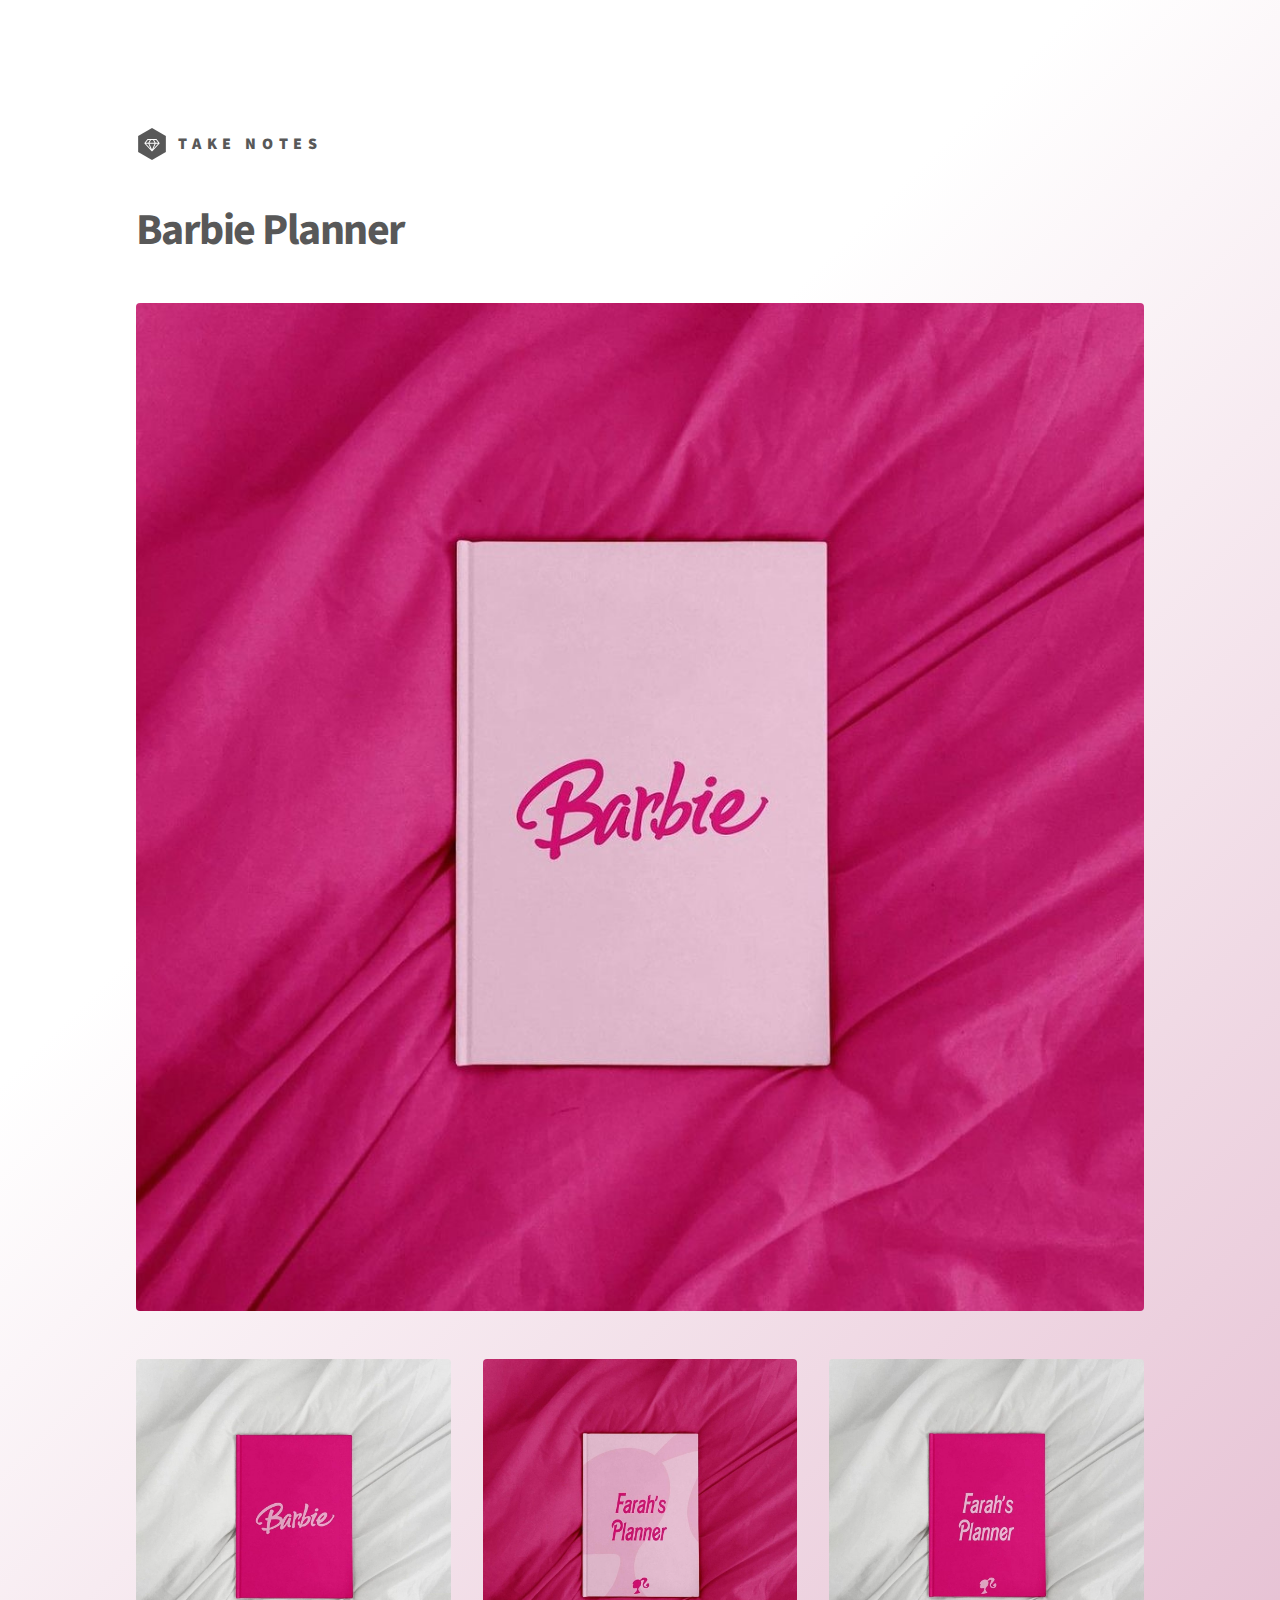
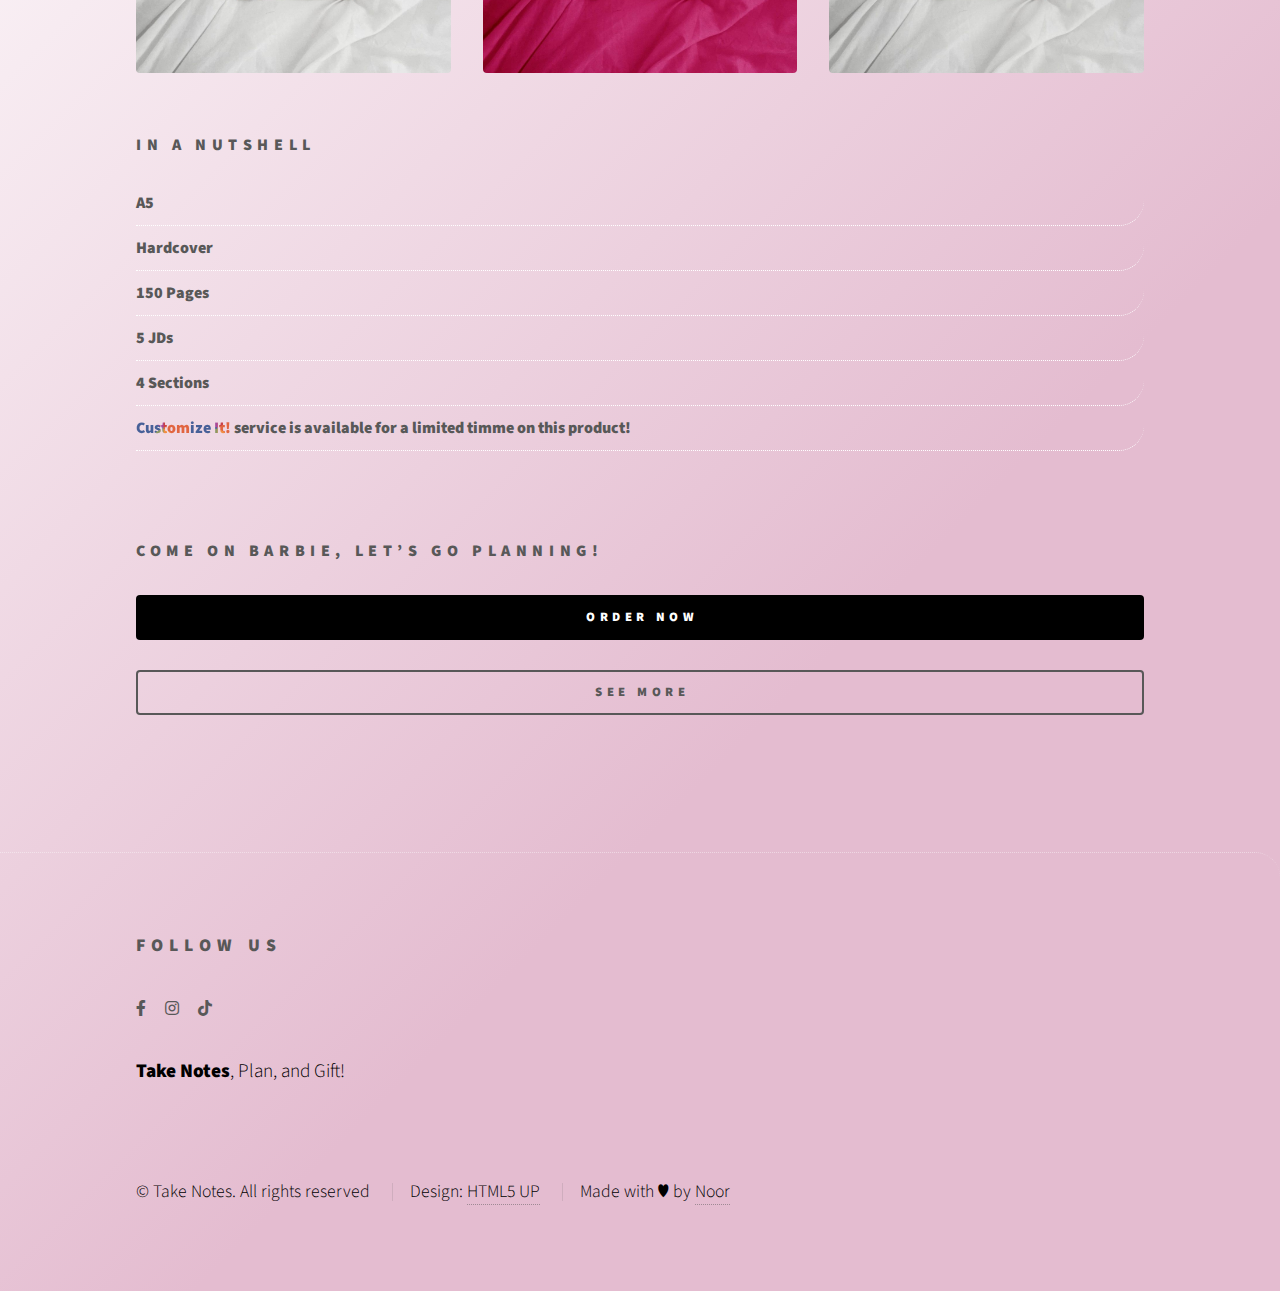
==== commit 8790c3ad: "chore: add "customize it" service text" ====
--- a/barbie.html
+++ b/barbie.html
@@ -14,7 +14,7 @@
   <meta property="og:image" content="images/barbie-2.jpg" />
   <meta property="og:type" content="image/jpeg">
   <meta property="og:title" content="Take Notes | Barbie Planner">
-  <meta property="og:description" content="Come on Barbie, let’s go planning! Order your lovely planner now!">
+  <meta property="og:description" content="Come on Barbie, let’s go planning!&#x0A; Order your lovely planner now!">
   <link rel="stylesheet" href="assets/css/main.css"/>
   <noscript>
     <link rel="stylesheet" href="assets/css/noscript.css"/>
@@ -60,6 +60,7 @@
         <li><strong>150 Pages</strong></li>
         <li><strong>5 JDs</strong></li>
         <li><strong>4 Sections</strong></li>
+        <li><strong><span class="rainbow-text">Customize It!</span> service is available for a limited timme on this product!</strong></li>
       </ul>
 
       <!--      <h3>Covers</h3>-->
--- a/assets/css/main.css
+++ b/assets/css/main.css
@@ -3351,6 +3351,82 @@
     background: linear-gradient(135deg, #ffffff 26%, #5AADAB 74%);
 }
 
+.cry-wrapper {
+    background: linear-gradient(135deg, #ffffff 26%, #DCDCDC 74%);
+}
+
+.rainbow-text {
+    /* Create a conic gradient. */
+    /* Double percentages to avoid blur (#000 10%, #fff 10%, #fff 20%, ...). */
+    background: #CA4246;
+    background-color: #CA4246;
+    background: conic-gradient(
+            #CA4246 16.666%,
+            #E16541 16.666%,
+            #E16541 33.333%,
+            #F18F43 33.333%,
+            #F18F43 50%,
+            #8B9862 50%,
+            #8B9862 66.666%,
+            #476098 66.666%,
+            #476098 83.333%,
+            #A7489B 83.333%);
+
+    /* Set thee background size and repeat properties. */
+    background-size: 57%;
+    background-repeat: repeat;
+
+    /* Use the text as a mask for the background. */
+    /* This will show the gradient as a text color rather than element bg. */
+    -webkit-background-clip: text;
+    -webkit-text-fill-color: transparent;
+
+    /* Animate the text when loading the element. */
+    /* This animates it on page load and when hovering out. */
+    animation: rainbow-text-animation-rev 0.5s ease forwards;
+
+    cursor: pointer;
+}
+
+/* Add animation on hover. */
+.rainbow-text:hover {
+    animation: rainbow-text-animation 0.5s ease forwards;
+}
+
+/* Move the background and make it larger. */
+/* Animation shown when hovering over the text. */
+@keyframes rainbow-text-animation {
+    0% {
+        background-size: 57%;
+        background-position: 0 0;
+    }
+    20% {
+        background-size: 57%;
+        background-position: 0 1em;
+    }
+    100% {
+        background-size: 300%;
+        background-position: -9em 1em;
+    }
+}
+
+/* Move the background and make it smaller. */
+/* Animation shown when entering the page and after the hover animation. */
+@keyframes rainbow-text-animation-rev {
+    0% {
+        background-size: 300%;
+        background-position: -9em 1em;
+    }
+    20% {
+        background-size: 57%;
+        background-position: 0 1em;
+    }
+    100% {
+        background-size: 57%;
+        background-position: 0 0;
+    }
+}
+
 /*.barbie-footer {*/
 /*    !*background: linear-gradient(120deg, #E4BCD0 26%, #ffffff 74%);*!*/
 /*}*/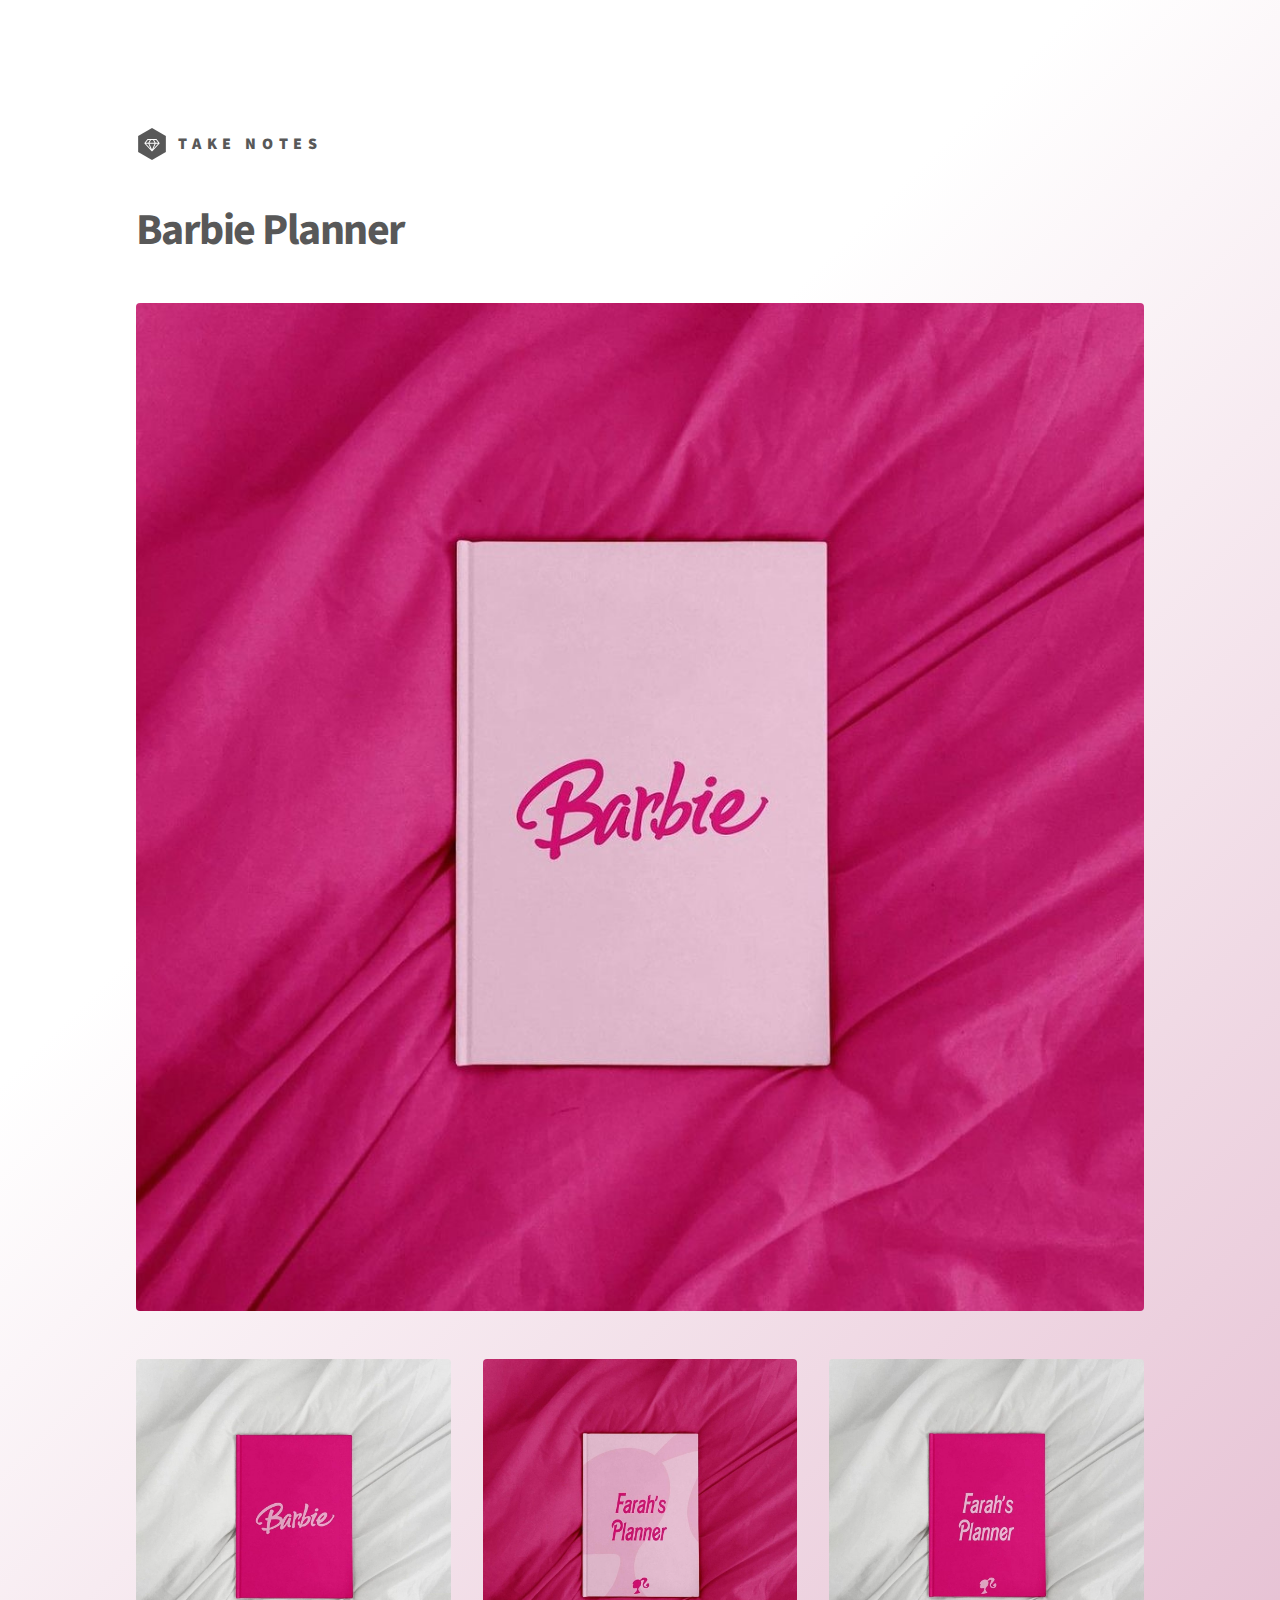
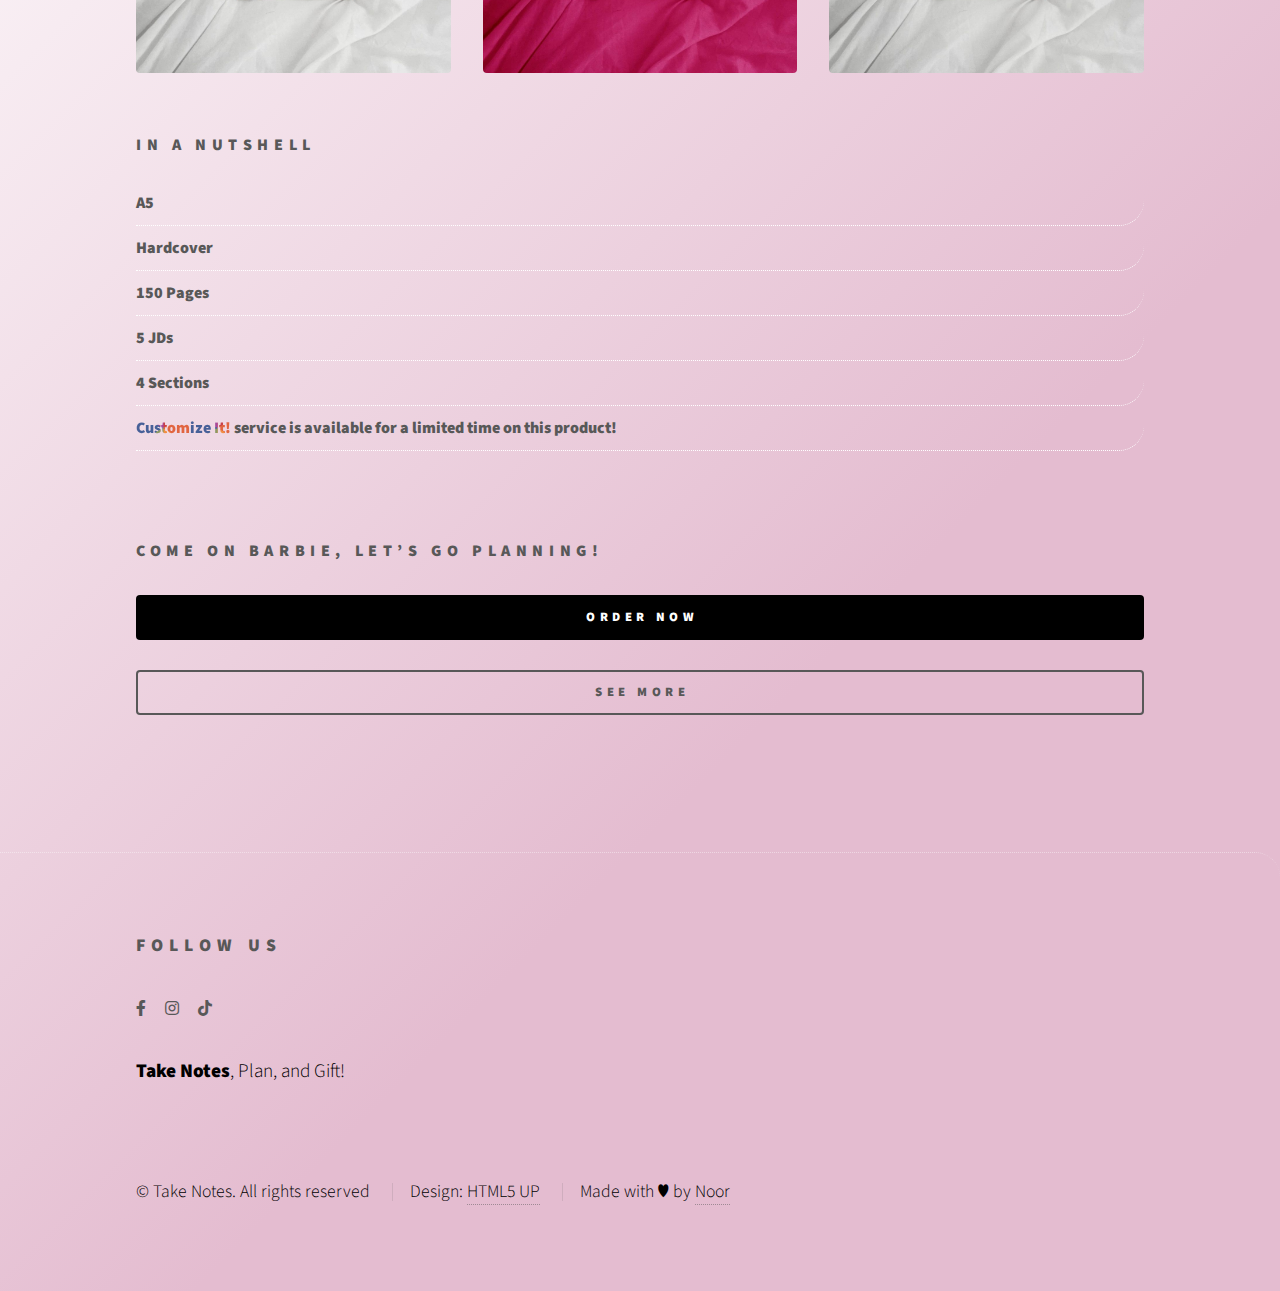
==== commit 8d46ca3c: "chore: add "customize it" service text" ====
--- a/barbie.html
+++ b/barbie.html
@@ -60,7 +60,7 @@
         <li><strong>150 Pages</strong></li>
         <li><strong>5 JDs</strong></li>
         <li><strong>4 Sections</strong></li>
-        <li><strong><span class="rainbow-text">Customize It!</span> service is available for a limited timme on this product!</strong></li>
+        <li><strong><span class="rainbow-text">Customize It!</span> service is available for a limited time on this product!</strong></li>
       </ul>
 
       <!--      <h3>Covers</h3>-->
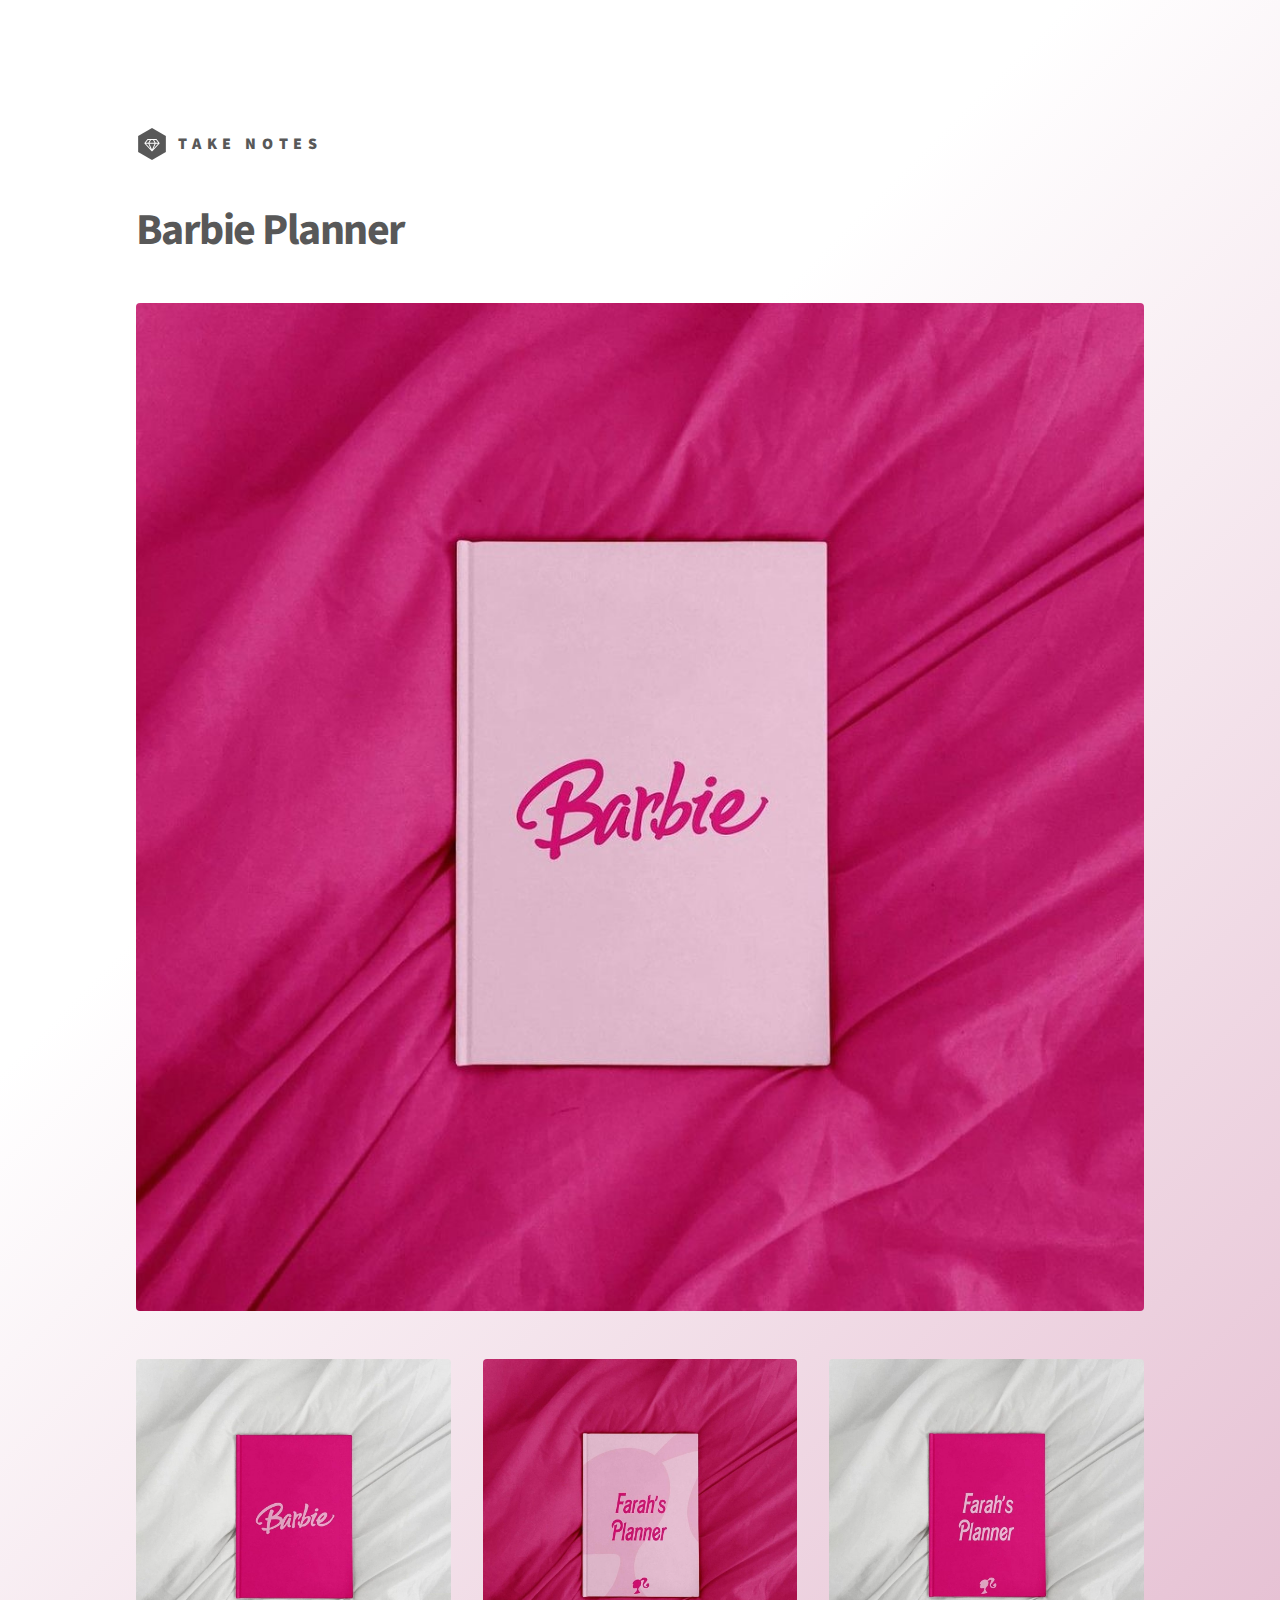
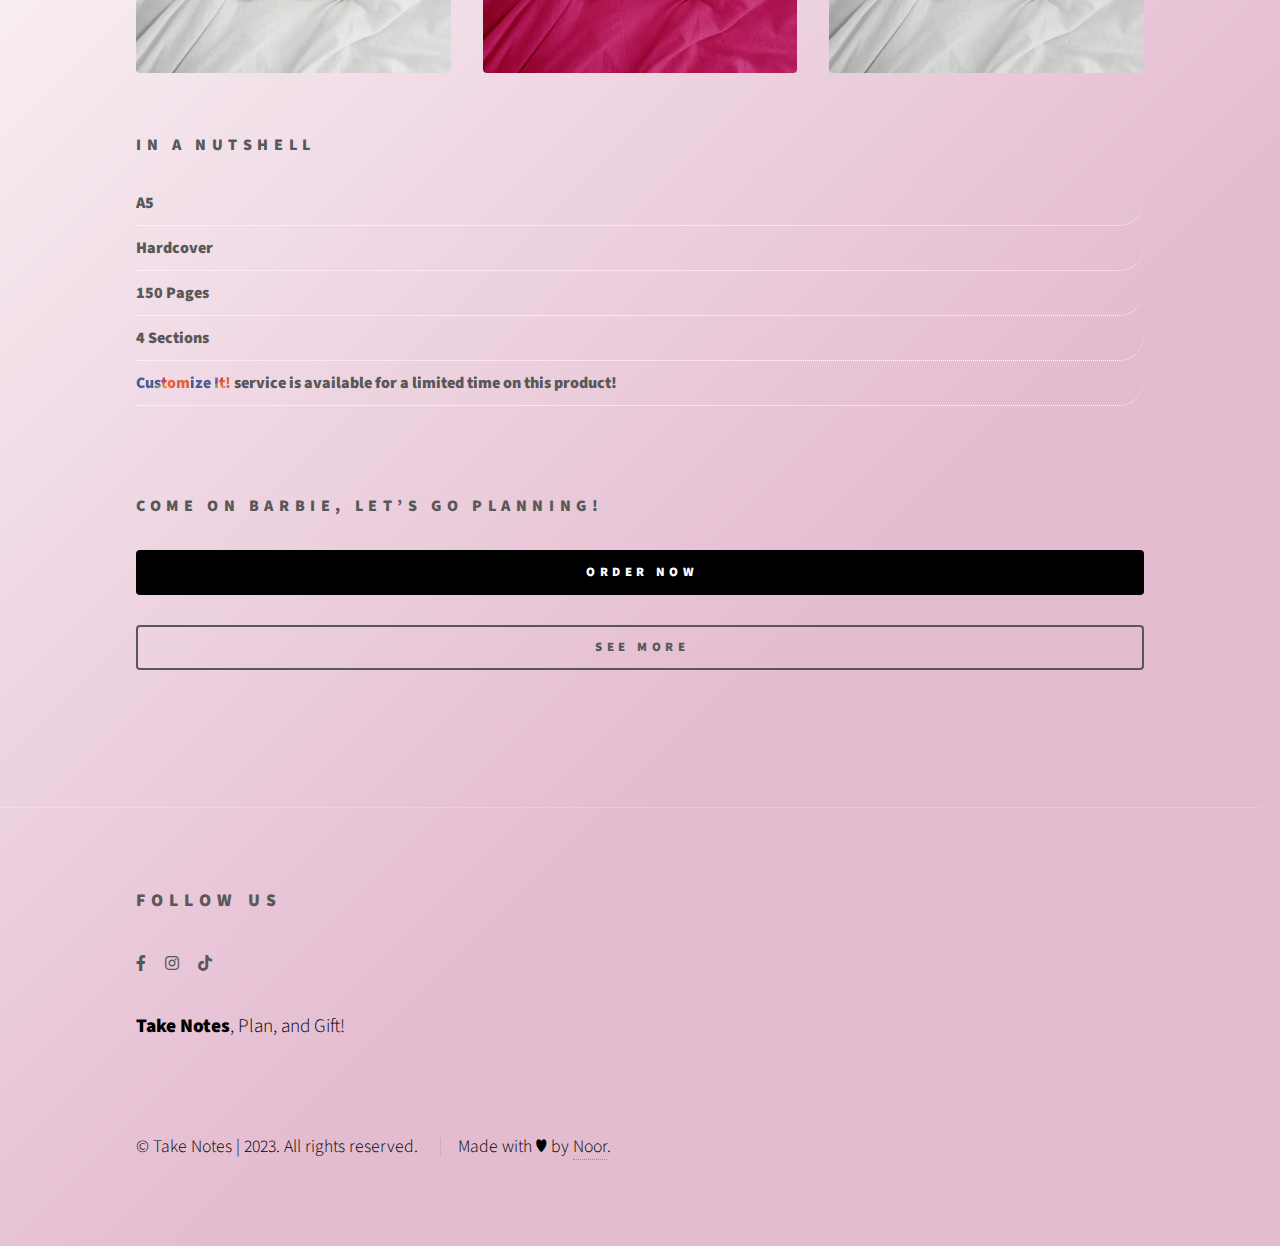
==== commit 1a79c99f: "chore: add "coming soon" part" ====
--- a/barbie.html
+++ b/barbie.html
@@ -11,7 +11,7 @@
   <title>Take Notes | Barbie Planner</title>
   <meta charset="utf-8"/>
   <meta name="viewport" content="width=device-width, initial-scale=1, user-scalable=no"/>
-  <meta property="og:image" content="images/barbie-2.jpg" />
+  <meta property="og:image" content="images/barbie-2.jpg"/>
   <meta property="og:type" content="image/jpeg">
   <meta property="og:title" content="Take Notes | Barbie Planner">
   <meta property="og:description" content="Come on Barbie, let’s go planning!&#x0A; Order your lovely planner now!">
@@ -58,9 +58,9 @@
         <li><strong>A5</strong></li>
         <li><strong>Hardcover</strong></li>
         <li><strong>150 Pages</strong></li>
-        <li><strong>5 JDs</strong></li>
         <li><strong>4 Sections</strong></li>
-        <li><strong><span class="rainbow-text">Customize It!</span> service is available for a limited time on this product!</strong></li>
+        <li><strong><span class="rainbow-text">Customize It!</span> service is available for a limited time on this
+          product!</strong></li>
       </ul>
 
       <!--      <h3>Covers</h3>-->
@@ -99,20 +99,19 @@
       <section>
         <h2>Follow Us</h2>
         <ul class="icons">
-          <li><a href="https://www.facebook.com/takenotes.jo" class="icon brands fa-facebook-f"><span
-              class="label">Facebook</span></a></li>
+          <li><a href="https://www.facebook.com/takenotes.jo" class="icon brands fa-facebook-f"><span class="label">Facebook</span></a>
+          </li>
           <li><a href="https://www.instagram.com/takenotes.jo/" class="icon brands fa-instagram"><span
               class="label">Instagram</span></a></li>
-          <li><a href="https://www.instagram.com/takenotes.jo/" class="icon brands fa-tiktok"><span
+          <li><a href="https://www.tiktok.com/@takenotes.jo/" class="icon brands fa-tiktok"><span
               class="label">Instagram</span></a></li>
         </ul>
 
         <p><strong>Take Notes</strong>, Plan, and Gift!</p>
       </section>
       <ul class="copyright">
-        <li>&copy; Take Notes. All rights reserved</li>
-        <li>Design: <a href="http://html5up.net">HTML5 UP</a></li>
-        <li>Made with ♥ by <a href="https://www.noor.guru/">Noor</a></li>
+        <li>&copy; Take Notes | 2023. All rights reserved.</li>
+        <li>Made with ♥ by <a href="https://www.noor.guru/">Noor</a>.</li>
       </ul>
     </div>
   </footer>
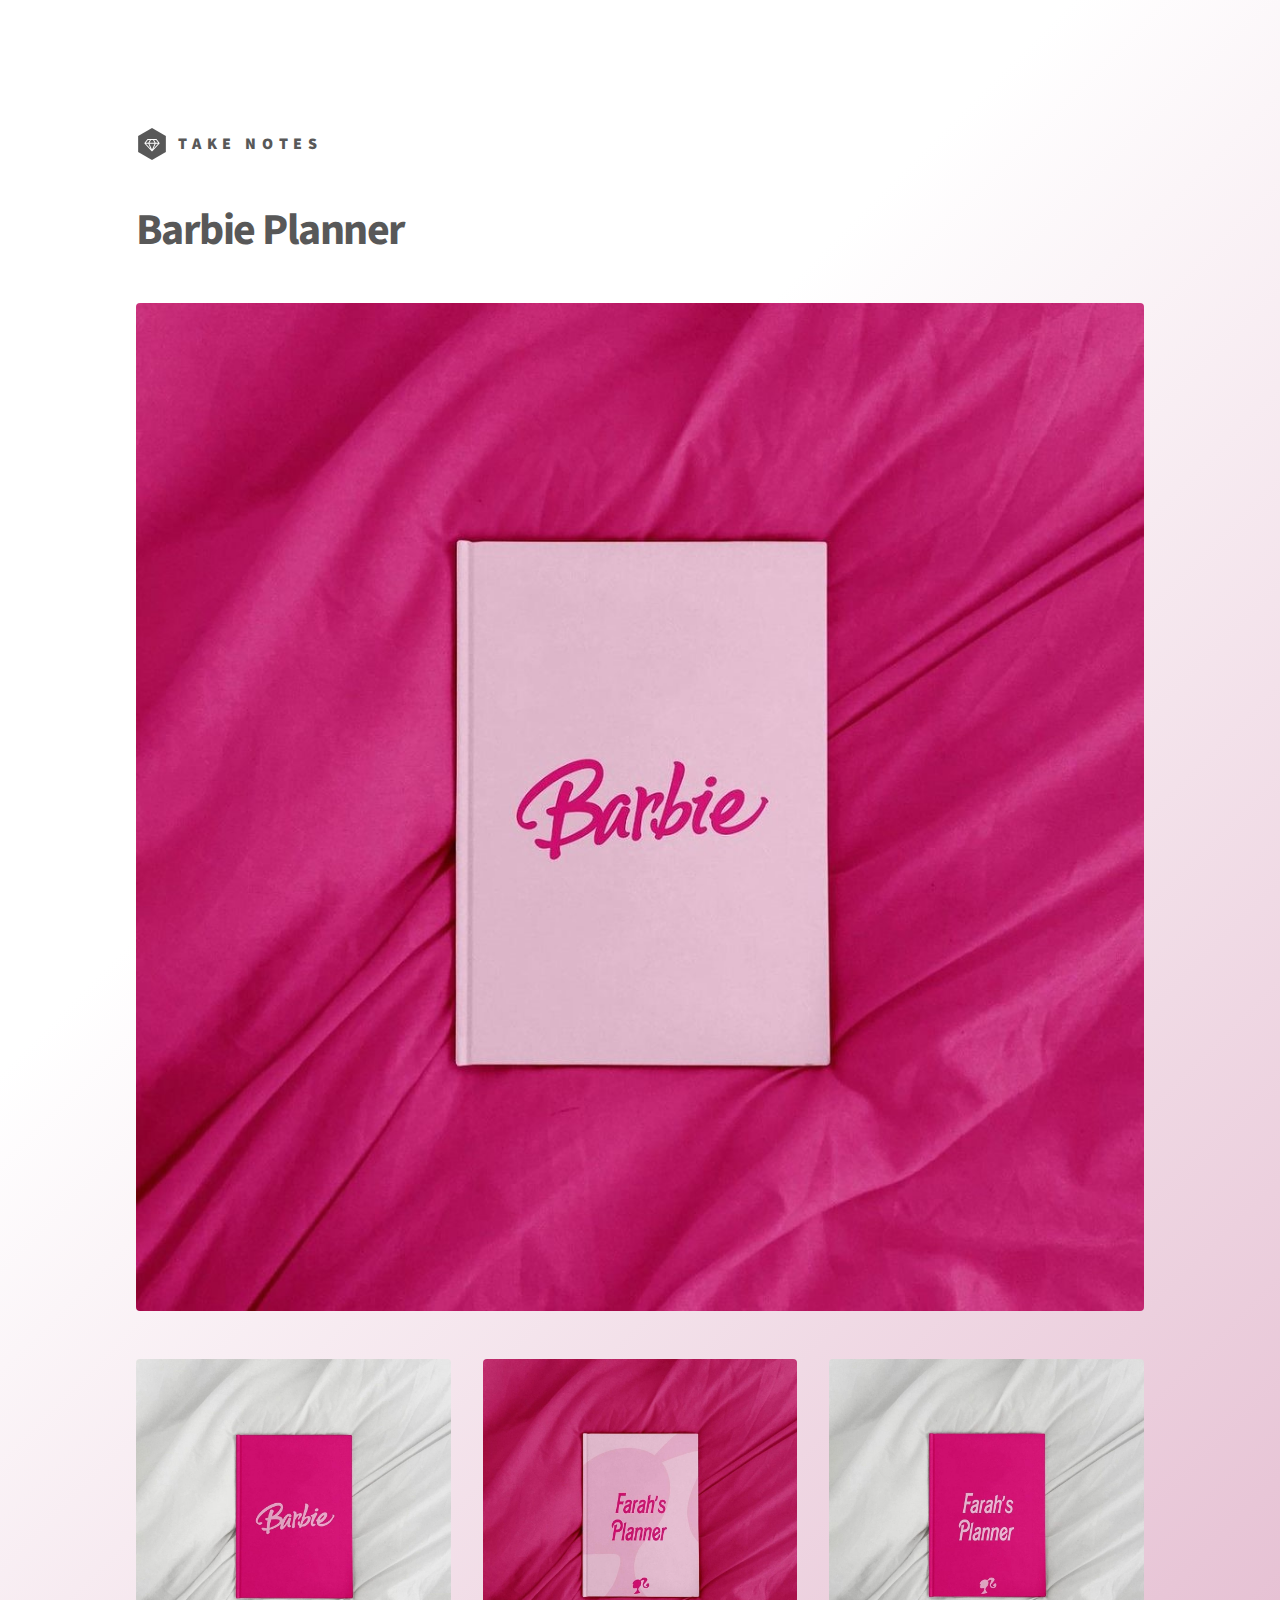
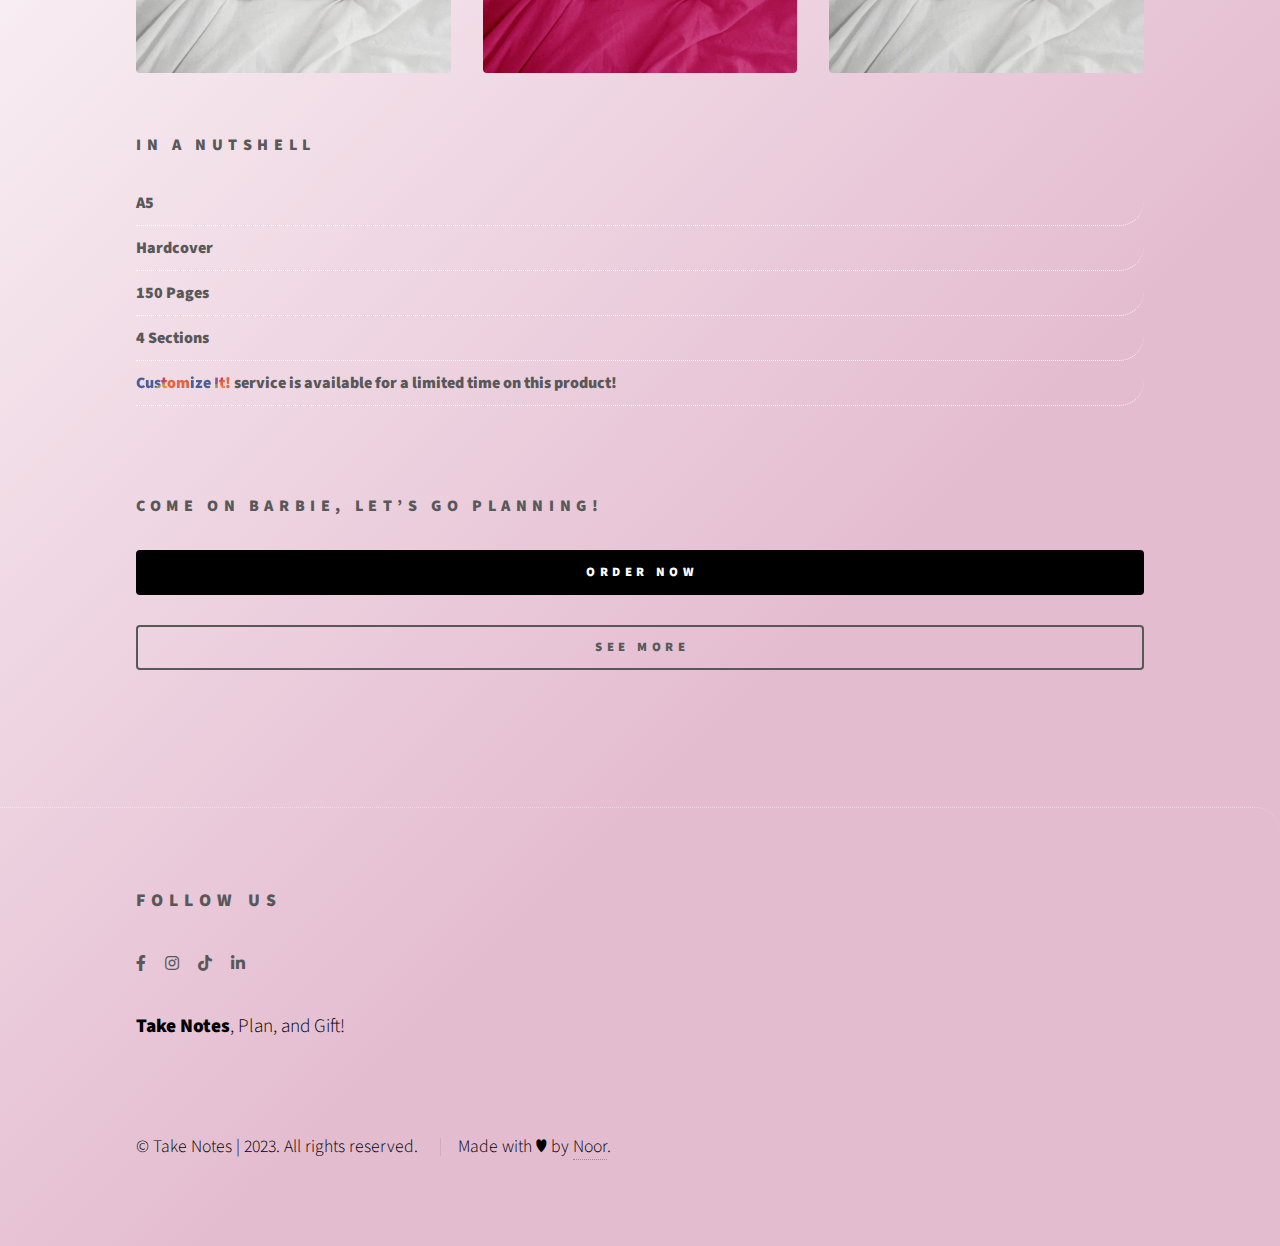
==== commit 926b3a68: "chore: add LinkedIn link to the footer" ====
--- a/barbie.html
+++ b/barbie.html
@@ -105,6 +105,8 @@
               class="label">Instagram</span></a></li>
           <li><a href="https://www.tiktok.com/@takenotes.jo/" class="icon brands fa-tiktok"><span
               class="label">Instagram</span></a></li>
+          <li><a href="https://www.linkedin.com/company/takenotes/" class="icon brands fa-linkedin-in"><span
+              class="label">Instagram</span></a></li>
         </ul>
 
         <p><strong>Take Notes</strong>, Plan, and Gift!</p>
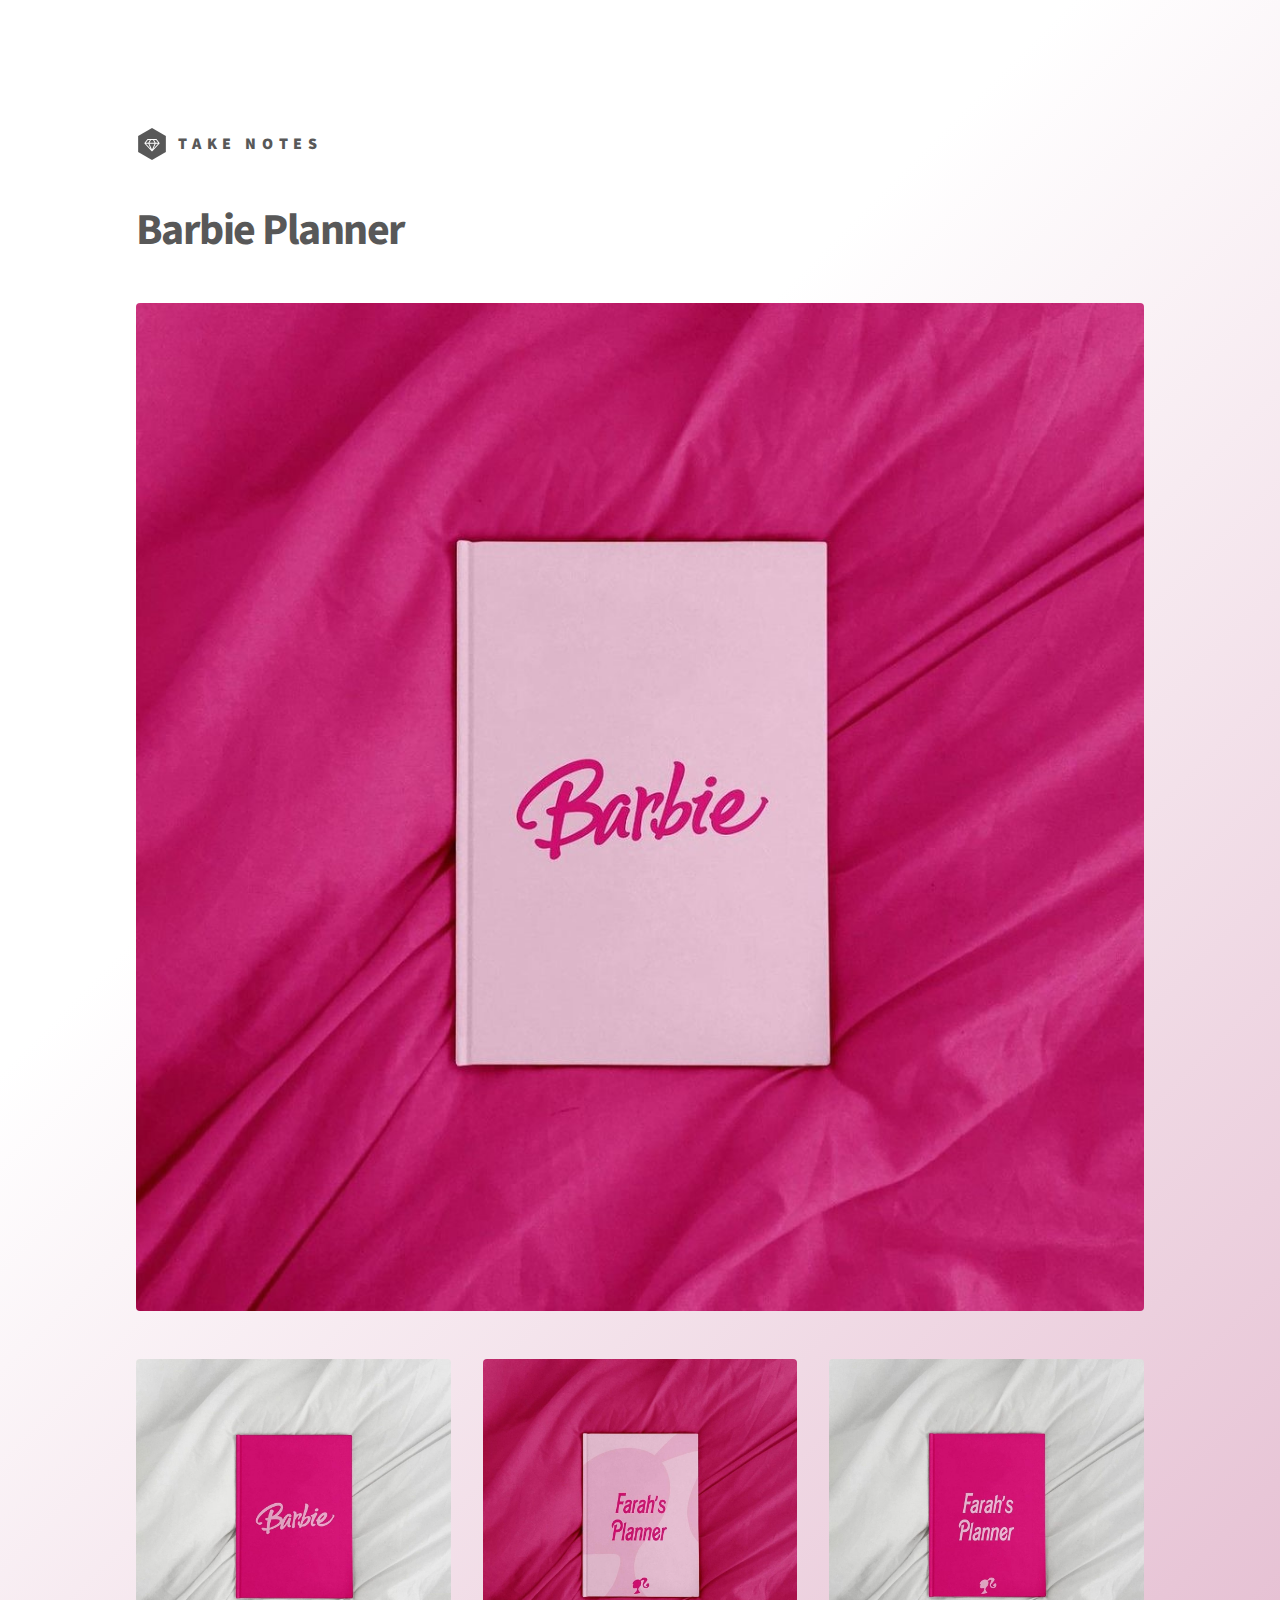
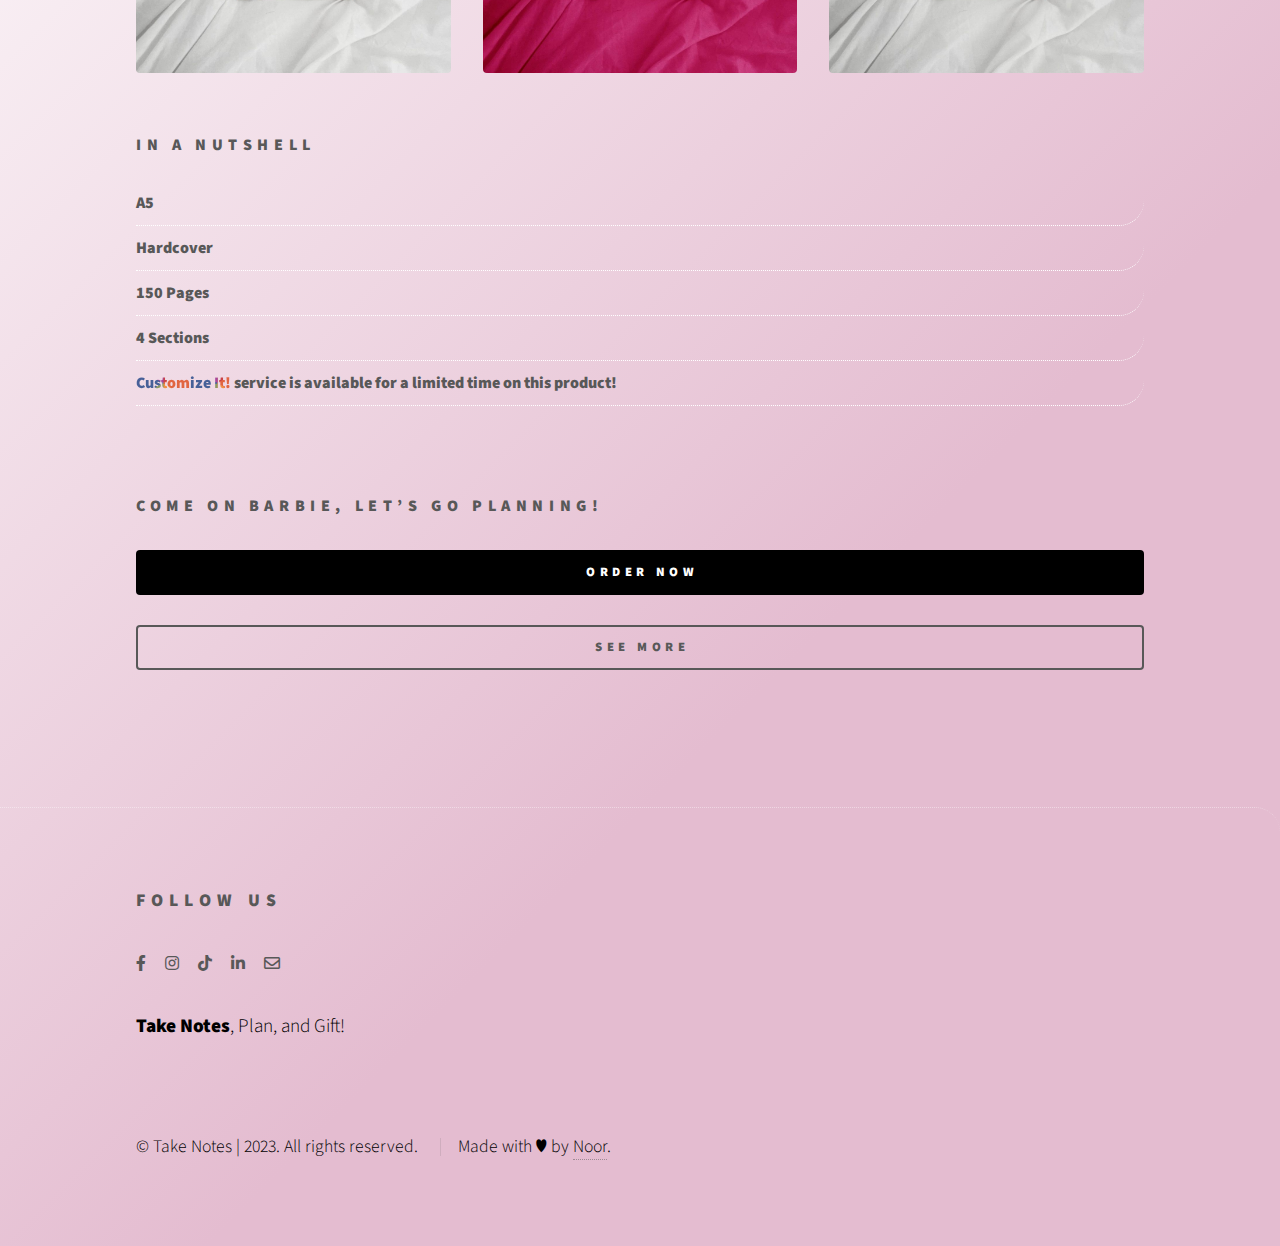
==== commit 12cf0289: "chore: add email link to the footer" ====
--- a/barbie.html
+++ b/barbie.html
@@ -107,6 +107,7 @@
               class="label">Instagram</span></a></li>
           <li><a href="https://www.linkedin.com/company/takenotes/" class="icon brands fa-linkedin-in"><span
               class="label">Instagram</span></a></li>
+          <li><a href="mailto:farah@takenotes.net" class="icon fa-envelope"><span class="label">Email</span></a></li>
         </ul>
 
         <p><strong>Take Notes</strong>, Plan, and Gift!</p>
